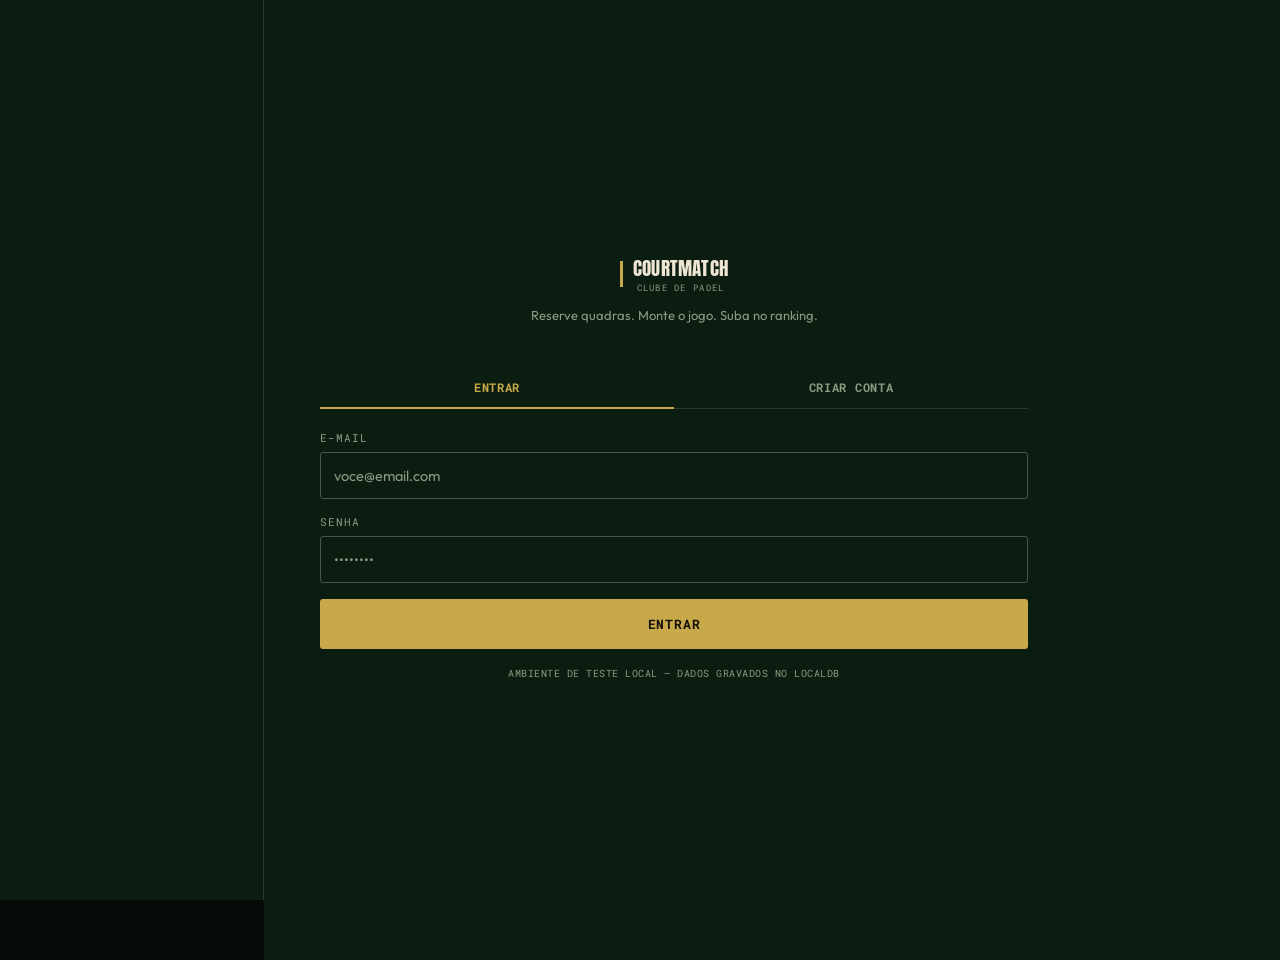
==== frontend/index.html @ 2a39f3b2 "Allow multiple games per booking; identity updates Add frontend prototype (frontend/index.html). Ena" ====
<!DOCTYPE html>
<html lang="pt-br">
<head>
<meta charset="UTF-8">
<meta name="viewport" content="width=device-width, initial-scale=1">
<title>CourtMatch</title>
<link rel="preconnect" href="https://fonts.googleapis.com">
<link rel="preconnect" href="https://fonts.gstatic.com" crossorigin>
<link href="https://fonts.googleapis.com/css2?family=Anton&family=Outfit:wght@400;500;600;700&family=Roboto+Mono:wght@400;500;700&display=swap" rel="stylesheet">
<style>
  :root{
    --bg:#0b1d10;
    --text:#ede6d2;
    --text-dim:#8b9a80;
    --gold:#c8a94a;
    --gold-soft:rgba(200,169,74,0.14);
    --clay:#d0714e;
    --clay-soft:rgba(208,113,78,0.14);
    --line:rgba(237,230,210,0.14);
    --line-strong:rgba(237,230,210,0.28);
    --radius:3px;
  }
  *{box-sizing:border-box;}
  body{
    margin:0;
    background:#050b06;
    color:var(--text);
    font-family:'Outfit',sans-serif;
    display:flex;
    justify-content:center;
    min-height:100vh;
  }
  h1,h2,h3,.display{
    font-family:'Anton',sans-serif;
    font-weight:400;
    letter-spacing:0.01em;
    text-transform:uppercase;
    line-height:1.05;
  }
  .mono{ font-family:'Roboto Mono',monospace; }
  .eyebrow{
    font-family:'Roboto Mono',monospace; font-size:10.5px; color:var(--gold);
    text-transform:uppercase; letter-spacing:0.12em; margin:0 0 6px;
  }
  #shell{ display:flex; justify-content:center; width:100%; min-height:100vh; }
  #sidebar{ display:none; }
  #phone{
    width:430px;
    max-width:100vw;
    min-height:100vh;
    background:var(--bg);
    position:relative;
    display:flex;
    flex-direction:column;
    overflow:hidden;
  }
  @media (min-width:431px){
    body{ padding:24px 0; }
    #phone{ min-height:900px; height:900px; border-radius:6px; box-shadow:0 30px 80px rgba(0,0,0,.6); border:1px solid rgba(237,230,210,0.08); }
  }
  #screen{
    flex:1;
    overflow-y:auto;
    padding:22px 20px 100px;
    -webkit-overflow-scrolling:touch;
  }
  #screen::-webkit-scrollbar{ width:0; }

  @media (min-width:900px){
    body{ padding:0; }
    #shell{ justify-content:stretch; align-items:stretch; }
    #sidebar{
      display:flex; flex-direction:column; width:264px; flex-shrink:0;
      padding:28px 20px; border-right:1px solid var(--line);
      background:var(--bg); position:sticky; top:0; height:100vh;
    }
    #phone{ width:auto; flex:1; max-width:none; height:auto; min-height:100vh; border-radius:0; box-shadow:none; border:none; }
    #screen{ padding:44px 56px 60px; max-width:820px; }
    #nav-slot{ display:none; }
  }

  .sb-nav{ display:flex; flex-direction:column; gap:2px; margin-top:26px; }
  .sb-nav-item{
    display:flex; align-items:center; gap:11px; padding:11px 12px;
    border-left:2px solid transparent; cursor:pointer; background:none; border-top:none; border-right:none; border-bottom:none;
    color:var(--text-dim); font-family:'Roboto Mono',monospace; font-size:12px; text-transform:uppercase; letter-spacing:0.06em;
    text-align:left; width:100%;
  }
  .sb-nav-item svg{ width:16px; height:16px; stroke:currentColor; fill:none; flex-shrink:0; }
  .sb-nav-item.active{ border-left-color:var(--gold); color:var(--gold); background:var(--gold-soft); }
  .sb-section-label{ font-family:'Roboto Mono',monospace; font-size:10px; color:var(--text-dim); text-transform:uppercase; letter-spacing:0.1em; margin-top:8px; }
  .sb-user{
    display:flex; align-items:center; gap:10px; padding:12px; margin-top:auto;
    border-top:1px solid var(--line); cursor:pointer; background:none; border-left:none; border-right:none; border-bottom:none; width:100%; text-align:left;
  }
  .sb-user .info{ flex:1; min-width:0; }
  .sb-user .info .n{ font-weight:700; font-size:12.5px; white-space:nowrap; overflow:hidden; text-overflow:ellipsis; }
  .sb-user .info .t{ font-family:'Roboto Mono',monospace; font-size:9.5px; color:var(--text-dim); text-transform:uppercase; letter-spacing:0.06em; }

  .header-block{ margin-bottom:22px; }
  .header-row{ display:flex; align-items:center; gap:12px; margin-bottom:2px; }
  .header-row h2{ font-size:26px; margin:0; flex:1; }
  .icon-btn{
    width:36px; height:36px; border-radius:var(--radius);
    background:transparent; border:1px solid var(--line);
    display:flex; align-items:center; justify-content:center;
    cursor:pointer; flex-shrink:0;
  }
  .icon-btn:active{ border-color:var(--gold); }
  .icon-btn svg{ width:17px; height:17px; stroke:var(--text); }

  .logo{ display:flex; align-items:center; gap:10px; }
  .logo .bar{ width:3px; height:26px; background:var(--gold); flex-shrink:0; }
  .logo-text span{ display:block; }
  .logo-text .name{ font-family:'Anton',sans-serif; font-size:19px; letter-spacing:0.01em; text-transform:uppercase; }
  .logo-text .tagline{ font-family:'Roboto Mono',monospace; font-size:9px; color:var(--text-dim); letter-spacing:0.14em; text-transform:uppercase; }

  .btn{
    display:flex; align-items:center; justify-content:center; gap:8px;
    width:100%; padding:15px; border-radius:var(--radius); border:1px solid transparent;
    font-family:'Roboto Mono',monospace; font-weight:700; font-size:13px;
    letter-spacing:0.06em; text-transform:uppercase; cursor:pointer;
  }
  .btn-primary{ background:var(--gold); color:#141008; }
  .btn-primary:active{ transform:scale(0.98); }
  .btn-primary:disabled{ opacity:0.4; }
  .btn-ghost{ background:transparent; color:var(--text); border-color:var(--line-strong); }
  .btn-danger{ background:transparent; color:var(--clay); border-color:rgba(208,113,78,0.4); }
  .btn-sm{ padding:11px 14px; font-size:11px; width:auto; }

  .field{ margin-bottom:16px; }
  .field label{ display:block; font-family:'Roboto Mono',monospace; font-size:10.5px; color:var(--text-dim); margin-bottom:7px; text-transform:uppercase; letter-spacing:0.1em; }
  .field input, .field select{
    width:100%; background:transparent; border:1px solid var(--line-strong);
    color:var(--text); padding:13px; border-radius:var(--radius); font-size:14.5px; font-family:'Outfit',sans-serif;
  }
  .field input:focus, .field select:focus{ outline:none; border-color:var(--gold); }
  .field input::placeholder{ color:var(--text-dim); }

  .section{ padding:16px 0; border-top:1px solid var(--line); }
  .section:first-child{ border-top:none; }
  .section-label{ font-family:'Roboto Mono',monospace; font-size:10.5px; color:var(--text-dim); text-transform:uppercase; letter-spacing:0.1em; margin-bottom:12px; }

  .row-item{ display:flex; justify-content:space-between; align-items:center; padding:16px 0; border-bottom:1px solid var(--line); cursor:pointer; }
  .row-item:last-child{ border-bottom:none; }
  .row-item:active{ background:rgba(237,230,210,0.03); }
  .row-item h3{ font-family:'Outfit',sans-serif; font-weight:700; text-transform:none; font-size:16px; margin:0 0 6px; letter-spacing:0; }
  .row-item .meta{ font-family:'Roboto Mono',monospace; font-size:10.5px; color:var(--text-dim); text-transform:uppercase; letter-spacing:0.06em; }

  .tag{
    display:inline-flex; align-items:center; padding:3px 8px; border-radius:var(--radius);
    font-family:'Roboto Mono',monospace; font-size:9.5px; font-weight:700; text-transform:uppercase; letter-spacing:0.08em;
    border:1px solid currentColor;
  }
  .tag-indoor{ color:var(--gold); }
  .tag-outdoor{ color:var(--text-dim); }

  .price-tag{ font-family:'Anton',sans-serif; font-size:19px; color:var(--gold); white-space:nowrap; text-align:right; }
  .price-tag small{ display:block; font-family:'Roboto Mono',monospace; font-size:9.5px; color:var(--text-dim); text-transform:uppercase; font-weight:400; letter-spacing:0.08em; }

  .status-pill{ padding:3px 9px; border-radius:var(--radius); font-family:'Roboto Mono',monospace; font-size:9.5px; font-weight:700; text-transform:uppercase; letter-spacing:0.06em; border:1px solid currentColor; }
  .status-Pending, .status-PendingConfirmation, .status-Invited{ color:var(--text-dim); }
  .status-Confirmed{ color:var(--gold); }
  .status-Cancelled, .status-Declined{ color:var(--clay); }
  .status-InProgress{ color:var(--gold); }
  .status-Completed{ color:var(--text-dim); }

  .chips{ display:flex; flex-wrap:wrap; gap:8px; }
  .chip{
    padding:10px 14px; border-radius:var(--radius); background:transparent; border:1px solid var(--line-strong);
    font-family:'Roboto Mono',monospace; font-size:12.5px; font-weight:500; cursor:pointer; color:var(--text);
  }
  .chip.selected{ background:var(--gold); color:#141008; border-color:var(--gold); font-weight:700; }

  .stepper{ display:flex; align-items:center; gap:10px; }
  .stepper button{
    width:28px; height:28px; border-radius:var(--radius); border:1px solid var(--line-strong);
    background:transparent; color:var(--text); font-size:15px; font-weight:700; cursor:pointer;
  }
  .stepper button:active{ border-color:var(--gold); color:var(--gold); }
  .stepper .qty{ min-width:16px; text-align:center; font-family:'Roboto Mono',monospace; font-weight:700; }

  .equip-row{ display:flex; justify-content:space-between; align-items:center; padding:13px 0; border-bottom:1px solid var(--line); }
  .equip-row:last-child{ border-bottom:none; }
  .equip-row .name{ font-weight:600; font-size:14px; }
  .equip-row .sub{ font-family:'Roboto Mono',monospace; font-size:10px; color:var(--text-dim); text-transform:uppercase; letter-spacing:0.05em; margin-top:3px; }

  .summary-row{ display:flex; justify-content:space-between; font-size:13px; color:var(--text-dim); padding:6px 0; }
  .summary-row.total{ color:var(--gold); font-family:'Anton',sans-serif; font-size:18px; padding-top:14px; margin-top:6px; border-top:2px solid var(--gold); }

  .tile{
    display:flex; align-items:center; gap:12px; padding:14px; border:1px solid var(--gold); border-radius:var(--radius);
    cursor:pointer; margin-bottom:10px; background:transparent;
  }
  .tile:active{ background:var(--gold-soft); }
  .tile .icon-wrap{ width:34px; height:34px; border:1px solid var(--gold); border-radius:var(--radius); display:flex; align-items:center; justify-content:center; flex-shrink:0; }
  .tile .icon-wrap svg{ width:17px; height:17px; stroke:var(--gold); }
  .tile .label{ font-family:'Anton',sans-serif; font-size:14px; letter-spacing:0.02em; }
  .tile .sub{ font-family:'Roboto Mono',monospace; font-size:10px; color:var(--text-dim); text-transform:uppercase; letter-spacing:0.05em; margin-top:2px; }

  .bottom-nav{
    position:absolute; bottom:0; left:0; right:0;
    display:flex; background:rgba(5,11,6,0.94); backdrop-filter:blur(12px);
    border-top:1px solid var(--line); padding:10px 8px calc(10px + env(safe-area-inset-bottom));
  }
  .nav-item{
    flex:1; display:flex; flex-direction:column; align-items:center; gap:5px;
    background:none; border:none; border-top:2px solid transparent; color:var(--text-dim); cursor:pointer; padding:6px;
  }
  .nav-item svg{ width:19px; height:19px; stroke:currentColor; fill:none; }
  .nav-item span{ font-family:'Roboto Mono',monospace; font-size:9px; font-weight:700; text-transform:uppercase; letter-spacing:0.06em; }
  .nav-item.active{ color:var(--gold); border-top-color:var(--gold); }

  .empty{ text-align:center; padding:60px 20px; color:var(--text-dim); }
  .empty svg{ width:36px; height:36px; stroke:var(--text-dim); margin-bottom:14px; }
  .empty p{ font-size:13px; margin:0; }

  .toast-wrap{ position:absolute; top:16px; left:16px; right:16px; z-index:50; display:flex; flex-direction:column; gap:8px; }
  .toast{
    padding:12px 16px; border-radius:var(--radius); font-family:'Roboto Mono',monospace; font-size:12px; font-weight:500;
    background:#0b1d10; border:1px solid var(--line-strong); box-shadow:0 8px 24px rgba(0,0,0,.5);
    animation:slidein .2s ease;
  }
  .toast.error{ border-color:var(--clay); color:#f0a98d; }
  .toast.ok{ border-color:var(--gold); color:var(--gold); }
  @keyframes slidein{ from{ opacity:0; transform:translateY(-8px);} to{ opacity:1; transform:translateY(0);} }

  .tabs{ display:flex; gap:0; border-bottom:1px solid var(--line); margin-bottom:22px; }
  .tab{ flex:1; text-align:center; padding:12px; font-family:'Roboto Mono',monospace; font-size:12px; font-weight:700; text-transform:uppercase; letter-spacing:0.06em; cursor:pointer; color:var(--text-dim); border-bottom:2px solid transparent; margin-bottom:-1px; }
  .tab.active{ color:var(--gold); border-bottom-color:var(--gold); }

  .avatar{ width:36px; height:36px; border-radius:var(--radius); background:var(--gold); display:flex; align-items:center; justify-content:center; font-family:'Anton',sans-serif; font-size:14px; color:#141008; }

  .rank-row{ display:flex; align-items:center; gap:14px; padding:13px 0; border-bottom:1px solid var(--line); }
  .rank-row:last-child{ border-bottom:none; }
  .rank-num{ width:22px; font-family:'Anton',sans-serif; font-size:15px; color:var(--text-dim); text-align:center; flex-shrink:0; }
  .rank-num.top1{ color:var(--gold); }
  .rank-info{ flex:1; min-width:0; }
  .rank-uid{ font-size:12.5px; font-weight:600; overflow:hidden; text-overflow:ellipsis; white-space:nowrap; }
  .rank-sub{ font-family:'Roboto Mono',monospace; font-size:10px; color:var(--text-dim); text-transform:uppercase; letter-spacing:0.05em; margin-top:2px; }
  .rank-pts{ font-family:'Anton',sans-serif; font-size:17px; color:var(--gold); }

  .set-row{ display:flex; align-items:center; gap:8px; margin-bottom:8px; }
  .set-row input{ width:100%; text-align:center; }
  .set-row span{ font-family:'Roboto Mono',monospace; color:var(--text-dim); font-size:11px; }

  .loader{ display:flex; justify-content:center; padding:40px; }
  .loader .dot{ width:6px; height:6px; background:var(--gold); margin:0 3px; animation:bounce 1s infinite; display:inline-block; }
  .loader .dot:nth-child(2){ animation-delay:.15s; }
  .loader .dot:nth-child(3){ animation-delay:.3s; }
  @keyframes bounce{ 0%,80%,100%{ transform:translateY(0);} 40%{ transform:translateY(-6px);} }

  a{ color:var(--gold); }
</style>
</head>
<body>
<div id="shell">
  <aside id="sidebar"></aside>
  <div id="phone">
    <div id="toast-wrap" class="toast-wrap"></div>
    <div id="screen"></div>
    <div id="nav-slot"></div>
  </div>
</div>

<script>
const API = {
  booking:  "http://localhost:5058",
  catalog:  "http://localhost:5103",
  game:     "http://localhost:5021",
  identity: "http://localhost:5257",
};

const store = {
  get(k){ try{ return localStorage.getItem(k); } catch(e){ return null; } },
  set(k,v){ try{ localStorage.setItem(k,v); } catch(e){} },
  remove(k){ try{ localStorage.removeItem(k); } catch(e){} },
};

const S = {
  token: store.get('cm_token') || null,
  userId: store.get('cm_userId') || null,
  email: store.get('cm_email') || null,
  fullName: store.get('cm_fullName') || '',
  view: null,
  authMode: 'login',
  courts: [], equipments: [], timeslots: [],
  court: null,
  date: '', slot: null,
  equipQty: {},
  bookings: [],
  booking: null,
  bookingGames: [],
  game: null,
  ranking: [],
  gameHistory: [],
  userNames: {},
  inviteTeam: 1,
  sets: [{ setNumber: 1, teamOneGames: 0, teamTwoGames: 0 }],
};

function icon(name){
  const paths = {
    back: '<path d="M15 18l-6-6 6-6"/>',
    logout: '<path d="M9 21H5a2 2 0 01-2-2V5a2 2 0 012-2h4"/><path d="M16 17l5-5-5-5"/><path d="M21 12H9"/>',
    home: '<path d="M3 9l9-7 9 7"/><path d="M9 22V12h6v10"/><path d="M4 22h16"/>',
    calendar: '<rect x="3" y="4" width="18" height="18" rx="1"/><path d="M16 2v4M8 2v4M3 10h18"/>',
    trophy: '<path d="M8 21h8M12 17v4M7 4h10v5a5 5 0 01-10 0V4z"/><path d="M7 5H4a1 1 0 00-1 1v1a4 4 0 004 4M17 5h3a1 1 0 011 1v1a4 4 0 01-4 4"/>',
    racket: '<circle cx="12" cy="8" r="5"/><path d="M12 13v8M9 21h6"/>',
    plus: '<path d="M12 5v14M5 12h14"/>',
    user: '<circle cx="12" cy="8" r="4"/><path d="M4 21c0-4 4-6 8-6s8 2 8 6"/>',
  };
  return `<svg viewBox="0 0 24 24" fill="none" stroke-width="2" stroke-linecap="round" stroke-linejoin="round">${paths[name]||''}</svg>`;
}

function toast(msg, type='ok'){
  const wrap = document.getElementById('toast-wrap');
  const el = document.createElement('div');
  el.className = 'toast ' + type;
  el.textContent = msg;
  wrap.appendChild(el);
  setTimeout(()=>{ el.remove(); }, 3200);
}

function decodeJwt(token){
  try{
    const payload = token.split('.')[1];
    const json = decodeURIComponent(atob(payload.replace(/-/g,'+').replace(/_/g,'/')).split('').map(c =>
      '%' + ('00' + c.charCodeAt(0).toString(16)).slice(-2)).join(''));
    return JSON.parse(json);
  } catch(e){ return null; }
}

async function api(base, path, { method='GET', body, auth=true } = {}){
  const headers = { 'Content-Type': 'application/json' };
  if (auth && S.token) headers['Authorization'] = 'Bearer ' + S.token;
  let res;
  try{
    res = await fetch(base + path, { method, headers, body: body ? JSON.stringify(body) : undefined, mode: 'cors' });
  } catch(e){
    toast('Não foi possível conectar em ' + base + ' — a API está rodando?', 'error');
    throw e;
  }
  const text = await res.text();
  let data = null;
  try{ data = text ? JSON.parse(text) : null; } catch(e){ data = text; }
  if (!res.ok){
    const msg = (data && (data.message || (Array.isArray(data) ? data.map(d=>d.description).join(', ') : JSON.stringify(data)))) || res.statusText;
    toast(msg, 'error');
    throw new Error(msg);
  }
  return data;
}

function fmtMoney(v){ return 'R$ ' + Number(v).toFixed(2).replace('.', ','); }
function fmtDate(iso){
  const d = new Date(iso);
  return d.toLocaleDateString('pt-BR', { day:'2-digit', month:'short' }) + ' · ' +
    d.toLocaleTimeString('pt-BR', { hour:'2-digit', minute:'2-digit' });
}
function fmtTimeSpan(ts){ return (ts||'').slice(0,5); }

function go(view){ S.view = view; render(); }

function logout(){
  S.token = null; S.userId = null; S.email = null; S.fullName = '';
  store.remove('cm_token'); store.remove('cm_userId'); store.remove('cm_email'); store.remove('cm_fullName');
  go('auth');
}

function displayName(){ return S.fullName || S.email || '?'; }

async function resolveUserNames(ids){
  const missing = [...new Set(ids)].filter(id => id && id !== S.userId && !S.userNames[id]);
  if (!missing.length) return;
  try{
    const res = await fetch(API.identity + '/api/auth/users/by-ids?ids=' + encodeURIComponent(missing.join(',')));
    if (!res.ok) return;
    const users = await res.json();
    users.forEach(u => { S.userNames[u.id] = u.fullName || u.email; });
  } catch(e){}
}

function nameFor(userId){
  if (userId === S.userId) return 'Você';
  return S.userNames[userId] || userId;
}

function logoBlock(){
  return `<div class="logo"><div class="bar"></div><div class="logo-text"><span class="name">CourtMatch</span><span class="tagline">Clube de Padel</span></div></div>`;
}

// ---------- AUTH ----------
function screenAuth(){
  const isLogin = S.authMode === 'login';
  return `
    <div style="display:flex;flex-direction:column;justify-content:center;min-height:calc(100vh - 44px);">
      <div style="text-align:center;margin-bottom:44px;">
        <div style="display:flex;justify-content:center;margin-bottom:14px;">${logoBlock()}</div>
        <p style="color:var(--text-dim);font-size:13px;margin:0;">Reserve quadras. Monte o jogo. Suba no ranking.</p>
      </div>

      <div class="tabs">
        <div class="tab ${isLogin?'active':''}" onclick="S.authMode='login';render()">Entrar</div>
        <div class="tab ${!isLogin?'active':''}" onclick="S.authMode='register';render()">Criar conta</div>
      </div>

      ${!isLogin ? `<div class="field"><label>Nome completo</label><input id="in-name" type="text" placeholder="Seu nome"></div>` : ''}
      <div class="field"><label>E-mail</label><input id="in-email" type="email" placeholder="voce@email.com" value=""></div>
      <div class="field"><label>Senha</label><input id="in-pass" type="password" placeholder="••••••••"></div>
      <button class="btn btn-primary" onclick="submitAuth()">${isLogin?'Entrar':'Criar conta e entrar'}</button>
      <p class="mono" style="text-align:center;font-size:10px;color:var(--text-dim);margin-top:18px;text-transform:uppercase;letter-spacing:0.05em;">
        Ambiente de teste local — dados gravados no LocalDB
      </p>
    </div>`;
}

async function submitAuth(){
  const email = document.getElementById('in-email').value.trim();
  const password = document.getElementById('in-pass').value;
  const nameEl = document.getElementById('in-name');
  const fullName = nameEl ? nameEl.value.trim() : '';
  if (!email || !password){ toast('Preencha e-mail e senha', 'error'); return; }
  if (S.authMode === 'register' && !fullName){ toast('Informe seu nome', 'error'); return; }

  try{
    if (S.authMode === 'register'){
      await api(API.identity, '/api/auth/register', { method:'POST', auth:false, body:{ fullName, email, password } });
      toast('Conta criada! Entrando...', 'ok');
    }
    const res = await api(API.identity, '/api/auth/login', { method:'POST', auth:false, body:{ email, password } });
    S.token = res.token;
    const claims = decodeJwt(res.token) || {};
    S.userId = claims.nameid || claims.sub;
    S.email = email;
    S.fullName = claims.name || '';
    store.set('cm_token', S.token);
    store.set('cm_userId', S.userId);
    store.set('cm_email', S.email);
    store.set('cm_fullName', S.fullName);
    await loadCatalog();
    go('home');
  } catch(e){ /* toast already shown */ }
}

// ---------- HOME ----------
async function loadCatalog(){
  const [courts, equipments, timeslots] = await Promise.all([
    api(API.catalog, '/api/courts'),
    api(API.catalog, '/api/equipments'),
    api(API.catalog, '/api/timeslots'),
  ]);
  S.courts = courts || []; S.equipments = equipments || []; S.timeslots = timeslots || [];
}

function screenHome(){
  if (!S.date) S.date = new Date().toISOString().slice(0,10);
  const duration = S.slot ? slotDuration(S.slot) : 1;

  const slotChips = S.timeslots.length ? `<div class="chips">${S.timeslots.map(t => `
      <div class="chip ${S.slot && S.slot.id===t.id ? 'selected':''}" onclick="pickSlot('${t.id}')">${fmtTimeSpan(t.startTime)}–${fmtTimeSpan(t.endTime)}</div>
    `).join('')}</div>` : `<p class="mono" style="color:var(--text-dim);font-size:11px;">Nenhum horário cadastrado no clube ainda.</p>`;

  const list = S.courts.length ? S.courts.map(c => `
    <div class="row-item" onclick="openCourt('${c.id}')">
      <div>
        <h3>${c.name}</h3>
        <span class="tag ${c.isIndoor?'tag-indoor':'tag-outdoor'}">${c.isIndoor?'Indoor':'Outdoor'}</span>
      </div>
      <div style="display:flex;align-items:center;gap:16px;">
        <div class="price-tag">${fmtMoney(c.pricePerHour*duration)}<small>${duration}h · ${fmtMoney(c.pricePerHour)}/h</small></div>
        <button class="btn btn-primary btn-sm" onclick="event.stopPropagation();openCourt('${c.id}')">Reservar</button>
      </div>
    </div>`).join('') : emptyState('calendar', 'Nenhuma quadra cadastrada ainda.');

  return `
    <div class="header-row" style="margin-bottom:26px;">
      ${logoBlock()}
      <button class="avatar" style="border:none;cursor:pointer;" onclick="navTo('profile')">${displayName()[0].toUpperCase()}</button>
    </div>
    <div class="eyebrow">Campos · ${new Date(S.date+'T00:00:00').toLocaleDateString('pt-BR',{day:'2-digit',month:'short',year:'numeric'})}</div>
    <h2 style="font-size:24px;margin:0 0 20px;">Pesquisar campo</h2>

    <div class="field"><label>Data</label><input type="date" value="${S.date}" onchange="S.date=this.value;render()"></div>
    <div class="field"><label>Horário</label>${slotChips}</div>

    <div class="section">
      <div class="section-label">Campos disponíveis</div>
      ${list}
    </div>
  `;
}

async function openCourt(id){
  S.court = S.courts.find(c => c.id === id);
  S.equipQty = {};
  go('court');
}

// ---------- COURT / BOOKING ----------
function slotDuration(slot){
  const [h1,m1] = slot.startTime.split(':').map(Number);
  const [h2,m2] = slot.endTime.split(':').map(Number);
  return ((h2*60+m2) - (h1*60+m1)) / 60;
}

function equipTotal(){
  return Object.entries(S.equipQty).reduce((sum,[id,qty]) => {
    const e = S.equipments.find(x => x.id === id);
    return sum + (e ? e.rentalPrice * qty : 0);
  }, 0);
}

function screenCourt(){
  const c = S.court;
  const duration = S.slot ? slotDuration(S.slot) : 1;
  const courtPrice = c.pricePerHour * duration;
  const total = courtPrice + equipTotal();

  const slotChips = S.timeslots.length ? `<div class="chips">${S.timeslots.map(t => `
      <div class="chip ${S.slot && S.slot.id===t.id ? 'selected':''}" onclick="pickSlot('${t.id}')">${fmtTimeSpan(t.startTime)}–${fmtTimeSpan(t.endTime)}</div>
    `).join('')}</div>` : `<p class="mono" style="color:var(--text-dim);font-size:11.5px;">Nenhum horário cadastrado — usando 1h a partir das 18:00.</p>`;

  const equipRows = S.equipments.length ? S.equipments.map(e => `
      <div class="equip-row">
        <div>
          <div class="name">${e.name}</div>
          <div class="sub">${fmtMoney(e.rentalPrice)} · estoque ${e.stock}</div>
        </div>
        <div class="stepper">
          <button onclick="stepEquip('${e.id}',-1)">−</button>
          <span class="qty">${S.equipQty[e.id]||0}</span>
          <button onclick="stepEquip('${e.id}',1)">+</button>
        </div>
      </div>`).join('') : `<p class="mono" style="color:var(--text-dim);font-size:11.5px;">Nenhum equipamento cadastrado.</p>`;

  return `
    <div class="header-row">
      <div class="icon-btn" onclick="go('home')">${icon('back')}</div>
      <div class="eyebrow" style="margin:0;">Detalhes do campo</div>
    </div>
    <h2 style="font-size:26px;margin:0 0 8px;">${c.name}</h2>
    <span class="tag ${c.isIndoor?'tag-indoor':'tag-outdoor'}">${c.isIndoor?'Indoor':'Outdoor'}</span>

    <div class="field" style="margin-top:22px;">
      <label>Data</label>
      <input type="date" value="${S.date}" onchange="S.date=this.value">
    </div>

    <div class="field">
      <label>Horário</label>
      ${slotChips}
    </div>

    <div class="section">
      <div class="section-label">Equipamentos (opcional)</div>
      ${equipRows}
    </div>

    <div class="section">
      <div class="summary-row"><span>Quadra (${duration}h × ${fmtMoney(c.pricePerHour)})</span><span>${fmtMoney(courtPrice)}</span></div>
      <div class="summary-row"><span>Equipamentos</span><span>${fmtMoney(equipTotal())}</span></div>
      <div class="summary-row total"><span>Total</span><span>${fmtMoney(total)}</span></div>
    </div>

    <button class="btn btn-primary" style="margin-top:8px;" onclick="submitBooking()">Reservar quadra</button>
  `;
}

function pickSlot(id){ S.slot = S.timeslots.find(t => t.id === id); render(); }
function stepEquip(id, delta){
  const cur = S.equipQty[id] || 0;
  const next = Math.max(0, cur + delta);
  if (next === 0) delete S.equipQty[id]; else S.equipQty[id] = next;
  render();
}

async function submitBooking(){
  const c = S.court;
  const duration = S.slot ? slotDuration(S.slot) : 1;
  const startStr = S.slot ? S.slot.startTime : '18:00:00';
  const endStr = S.slot ? S.slot.endTime : '19:00:00';
  const startTime = `${S.date}T${startStr}`;
  const endTime = `${S.date}T${endStr}`;
  const courtPrice = c.pricePerHour * duration;
  const total = courtPrice + equipTotal();

  try{
    const created = await api(API.booking, '/api/bookings', { method:'POST', body:{
      courtId: c.id, hostPlayerId: S.userId, startTime, endTime, courtPrice, totalPrice: total
    }});

    for (const [equipId, qty] of Object.entries(S.equipQty)){
      const e = S.equipments.find(x => x.id === equipId);
      await api(API.booking, `/api/bookings/${created.id}/equipments`, { method:'POST', body:{
        equipmentId: equipId, quantity: qty, unitPrice: e.rentalPrice
      }});
    }

    toast('Reserva criada!', 'ok');
    await openBookingDetail(created.id);
  } catch(e){ /* toast already shown */ }
}

// ---------- MY BOOKINGS ----------
async function loadMyBookings(){
  const all = await api(API.booking, '/api/bookings?startDate=2020-01-01T00:00:00&endDate=2035-01-01T00:00:00');
  S.bookings = (all||[]).filter(b => b.hostPlayerId?.toLowerCase() === S.userId?.toLowerCase())
    .sort((a,b) => new Date(b.startTime) - new Date(a.startTime));
}

function screenMyBookings(){
  const list = S.bookings.length ? S.bookings.map(b => {
    const court = S.courts.find(c => c.id === b.courtId);
    return `
      <div class="row-item" onclick="openBookingDetail('${b.id}')">
        <div>
          <h3>${court ? court.name : 'Quadra'}</h3>
          <div class="meta">${fmtDate(b.startTime)}</div>
        </div>
        <span class="status-pill status-${b.status}">${b.status}</span>
      </div>`;
  }).join('') : emptyState('calendar', 'Você ainda não tem reservas.');

  return `
    <div class="eyebrow">Programação</div>
    <h2 style="font-size:24px;margin:0 0 22px;">Minhas reservas</h2>
    ${list}
  `;
}

async function getGamesForBooking(bookingId){
  try{
    const res = await fetch(API.game + '/api/games/by-booking/' + bookingId, {
      headers: S.token ? { 'Authorization': 'Bearer ' + S.token } : {}
    });
    if (!res.ok) return [];
    return await res.json();
  } catch(e){ return []; }
}

async function openBookingDetail(id){
  S.booking = await api(API.booking, `/api/bookings/${id}`);
  S.bookingGames = S.booking.status === 'Confirmed' ? await getGamesForBooking(id) : [];
  go('booking');
}

async function openGame(id){
  S.game = S.bookingGames.find(g => g.id === id);
  await resolveUserNames(S.game.participants.map(p => p.userId));
  go('game');
}

function screenBookingDetail(){
  const b = S.booking;
  const court = S.courts.find(c => c.id === b.courtId);
  const equipRows = b.bookingEquipments && b.bookingEquipments.length ? b.bookingEquipments.map(be => {
    const e = S.equipments.find(x => x.id === be.equipmentId);
    return `<div class="equip-row"><div class="name">${e?e.name:'Equipamento'} ×${be.quantity}</div><div class="mono">${fmtMoney(be.totalPrice)}</div></div>`;
  }).join('') : '';

  return `
    <div class="header-row">
      <div class="icon-btn" onclick="go('mybookings')">${icon('back')}</div>
      <div class="eyebrow" style="margin:0;flex:1;">Gestão da reserva</div>
      <span class="status-pill status-${b.status}">${b.status}</span>
    </div>
    <h2 style="font-size:26px;margin:0 0 4px;">${court ? court.name : 'Reserva'}</h2>
    ${court ? `<span class="tag ${court.isIndoor?'tag-indoor':'tag-outdoor'}">${court.isIndoor?'Indoor':'Outdoor'}</span>` : ''}

    <div class="section" style="margin-top:18px;">
      <div class="summary-row"><span>Data</span><span>${fmtDate(b.startTime)}</span></div>
      <div class="summary-row"><span>Até</span><span>${fmtDate(b.endTime)}</span></div>
      <div class="summary-row"><span>Preço da quadra</span><span>${fmtMoney(b.courtPrice)}</span></div>
      ${equipRows}
      <div class="summary-row total"><span>Total pago</span><span>${fmtMoney(b.totalPrice)}</span></div>
    </div>

    <div style="margin-top:18px;">
      ${b.status === 'Pending' ? `
        <button class="btn btn-primary" onclick="bookingAction('confirm')">Confirmar reserva</button>
        <div style="height:10px;"></div>
        <button class="btn btn-danger" onclick="bookingAction('cancel')">Cancelar reserva</button>
      ` : ''}
      ${b.status === 'Confirmed' ? `
        ${S.bookingGames.length ? `<div class="section-label" style="margin-top:6px;">Jogos desta reserva</div>` : ''}
        ${S.bookingGames.map(g => `
          <div class="tile" onclick="openGame('${g.id}')">
            <div class="icon-wrap">${icon('trophy')}</div>
            <div><div class="label">Jogo · ${fmtDate(g.scheduledAt)}</div><div class="sub">${g.status}</div></div>
          </div>
        `).join('')}
        <div class="tile" onclick="createGameFromBooking()">
          <div class="icon-wrap">${icon('plus')}</div>
          <div><div class="label">Criar novo jogo</div><div class="sub">Organizar partida</div></div>
        </div>
      ` : ''}
    </div>
  `;
}

async function bookingAction(action){
  try{
    S.booking = await api(API.booking, `/api/bookings/${S.booking.id}/${action}`, { method:'PATCH' });
    toast(action === 'confirm' ? 'Reserva confirmada!' : 'Reserva cancelada.', 'ok');
    render();
  } catch(e){}
}

async function createGameFromBooking(){
  const b = S.booking;
  try{
    S.game = await api(API.game, '/api/games', { method:'POST', body:{
      bookingId: b.id, facilityId: b.courtId, scheduledAt: b.startTime,
      participants: [{ userId: S.userId, teamNumber: 1 }]
    }});
    S.bookingGames.push(S.game);
    toast('Jogo criado!', 'ok');
    go('game');
  } catch(e){}
}

// ---------- GAME ----------
function screenGame(){
  const g = S.game;
  const teams = [1,2].map(team => {
    const players = g.participants.filter(p => p.teamNumber === team);
    return `
      <div class="section">
        <div class="section-label">Equipa ${team === 1 ? 'A' : 'B'}</div>
        ${players.length ? players.map(p => `
          <div class="equip-row">
            <div class="name" style="font-size:12.5px;">${nameFor(p.userId)}</div>
            <div style="display:flex;align-items:center;gap:8px;">
              <span class="status-pill status-${p.status}">${p.status}</span>
              ${p.userId === S.userId && p.status === 'Invited' ? `
                <button class="btn btn-sm btn-primary" onclick="respondInvite(true)">Aceitar</button>
              ` : ''}
            </div>
          </div>`).join('') : `<div class="mono" style="color:var(--text-dim);font-size:11.5px;">Ninguém ainda</div>`}
      </div>`;
  }).join('');

  const setsRows = g.sets && g.sets.length ? g.sets.map(s => `
    <div class="summary-row"><span>Set ${s.setNumber}</span><span>${s.teamOneGames} – ${s.teamTwoGames}</span></div>
  `).join('') : '';

  return `
    <div class="header-row">
      <div class="icon-btn" onclick="go('booking')">${icon('back')}</div>
      <div class="eyebrow" style="margin:0;flex:1;">Partida</div>
      <span class="status-pill status-${g.status}">${g.status}</span>
    </div>
    <h2 style="font-size:26px;margin:0 0 6px;">Jogo</h2>

    ${teams}

    ${g.status !== 'Completed' && g.status !== 'Cancelled' ? `
      <div class="section">
        <div class="section-label">Convidar jogador</div>
        <div class="field" style="margin-bottom:10px;">
          <label>Buscar por nome ou e-mail</label>
          <input type="text" placeholder="Digite para buscar..." oninput="onInviteSearchInput(this.value)">
        </div>
        <div class="field" style="margin-bottom:10px;">
          <label>Selecionar jogador</label>
          <select id="invite-user-select"><option value="">Digite acima para buscar...</option></select>
        </div>
        <div class="chips" style="margin-bottom:14px;">
          <div class="chip ${S.inviteTeam===1?'selected':''}" onclick="S.inviteTeam=1;render()">Equipa A</div>
          <div class="chip ${S.inviteTeam===2?'selected':''}" onclick="S.inviteTeam=2;render()">Equipa B</div>
        </div>
        <button class="btn btn-ghost" onclick="invitePlayer()">Enviar convite</button>
      </div>
    ` : ''}

    ${setsRows ? `<div class="section"><div class="section-label">Placar</div>${setsRows}</div>` : ''}

    ${g.status !== 'Completed' && g.status !== 'Cancelled' ? `
      <div class="section">
        <div class="section-label">Registrar resultado</div>
        ${S.sets.map((s,i) => `
          <div class="set-row">
            <span style="width:40px;">Set ${s.setNumber}</span>
            <input type="number" min="0" value="${s.teamOneGames}" onchange="S.sets[${i}].teamOneGames=+this.value">
            <span>×</span>
            <input type="number" min="0" value="${s.teamTwoGames}" onchange="S.sets[${i}].teamTwoGames=+this.value">
          </div>
        `).join('')}
        <div style="display:flex;gap:8px;margin-top:8px;">
          <button class="btn btn-ghost btn-sm" onclick="addSet()">+ Set</button>
          <button class="btn btn-primary btn-sm" style="flex:1;" onclick="registerResult()">Salvar resultado</button>
        </div>
      </div>
    ` : ''}
  `;
}

let inviteSearchTimer = null;
function onInviteSearchInput(term){
  clearTimeout(inviteSearchTimer);
  inviteSearchTimer = setTimeout(() => doInviteSearch(term), 300);
}

async function doInviteSearch(term){
  const selectEl = document.getElementById('invite-user-select');
  if (!selectEl) return;
  term = (term || '').trim();
  if (!term){ selectEl.innerHTML = '<option value="">Digite acima para buscar...</option>'; return; }
  selectEl.innerHTML = '<option value="">Buscando...</option>';
  try{
    const res = await fetch(API.identity + '/api/auth/users?search=' + encodeURIComponent(term) + '&limit=15');
    const users = res.ok ? await res.json() : [];
    const filtered = users.filter(u => u.id !== S.userId);
    selectEl.innerHTML = filtered.length
      ? filtered.map(u => `<option value="${u.id}">${u.fullName || u.email}${u.fullName ? ' — ' + u.email : ''}</option>`).join('')
      : '<option value="">Nenhum jogador encontrado</option>';
  } catch(e){
    selectEl.innerHTML = '<option value="">Erro ao buscar</option>';
  }
}

async function invitePlayer(){
  const userId = document.getElementById('invite-user-select').value;
  if (!userId){ toast('Busque e selecione um jogador', 'error'); return; }
  try{
    S.game = await api(API.game, `/api/games/${S.game.id}/invite`, { method:'POST', body:{ userId, teamNumber: S.inviteTeam } });
    await resolveUserNames([userId]);
    toast('Convite enviado!', 'ok');
    render();
  } catch(e){}
}

async function respondInvite(confirm){
  try{
    const action = confirm ? 'confirm' : 'decline';
    S.game = await api(API.game, `/api/games/${S.game.id}/players/${S.userId}/${action}`, { method:'POST' });
    toast(confirm ? 'Participação confirmada!' : 'Convite recusado.', 'ok');
    render();
  } catch(e){}
}

function addSet(){
  S.sets.push({ setNumber: S.sets.length + 1, teamOneGames: 0, teamTwoGames: 0 });
  render();
}

async function registerResult(){
  try{
    S.game = await api(API.game, `/api/games/${S.game.id}/result`, { method:'POST', body:{ sets: S.sets } });
    toast('Resultado registrado!', 'ok');
    S.sets = [{ setNumber: 1, teamOneGames: 0, teamTwoGames: 0 }];
    render();
  } catch(e){}
}

// ---------- RANKING ----------
async function loadRanking(){
  S.ranking = await api(API.game, '/api/ranking?top=20');
  await resolveUserNames(S.ranking.map(r => r.userId));
}

function screenRanking(){
  const rows = S.ranking.length ? S.ranking.map((r,i) => `
    <div class="rank-row">
      <div class="rank-num ${i===0?'top1':''}">${i+1}</div>
      <div class="rank-info">
        <div class="rank-uid">${nameFor(r.userId)}</div>
        <div class="rank-sub">${r.gamesWon}V ${r.gamesPlayed - r.gamesWon}D · ${Math.round(r.winRate)}% vit.</div>
      </div>
      <div class="rank-pts">${r.rankingPoints}</div>
    </div>
  `).join('') : emptyState('trophy', 'Ninguém no ranking ainda — complete um jogo para aparecer aqui.');

  return `
    <div class="eyebrow">Clube</div>
    <h2 style="font-size:24px;margin:0 0 22px;">Ranking</h2>
    ${rows}
  `;
}

// ---------- PROFILE ----------
async function loadProfile(){
  const [history] = await Promise.all([
    api(API.game, `/api/games/history/${S.userId}`),
    loadRanking(),
  ]);
  S.gameHistory = (history || []).slice().sort((a,b) => new Date(b.scheduledAt) - new Date(a.scheduledAt));
}

function setBalance(g, myTeam){
  let won=0, lost=0;
  (g.sets||[]).forEach(s => {
    const mine = myTeam===1 ? s.teamOneGames : s.teamTwoGames;
    const theirs = myTeam===1 ? s.teamTwoGames : s.teamOneGames;
    if (mine>theirs) won++; else if (theirs>mine) lost++;
  });
  return [won,lost];
}

function screenProfile(){
  const completed = S.gameHistory.filter(g => g.status === 'Completed');
  const wins = completed.filter(g => {
    const me = g.participants.find(p => p.userId === S.userId);
    return me && me.teamNumber === g.winningTeam;
  }).length;
  const played = completed.length;
  const winRate = played ? Math.round(wins/played*100) : 0;
  const rankPos = S.ranking.findIndex(r => r.userId === S.userId);

  const activity = S.gameHistory.length ? S.gameHistory.slice(0,8).map(g => {
    const court = S.courts.find(c => c.id === g.facilityId);
    const me = g.participants.find(p => p.userId === S.userId);
    const isCompleted = g.status === 'Completed';
    const won = isCompleted && me && me.teamNumber === g.winningTeam;
    const [sw, sl] = me ? setBalance(g, me.teamNumber) : [0,0];
    return `
      <div class="row-item" style="cursor:default;" onclick="event.stopPropagation()">
        <div>
          <h3>${court ? court.name : 'Jogo'}</h3>
          <div class="meta">${new Date(g.scheduledAt).toLocaleDateString('pt-BR',{day:'2-digit',month:'short'})}</div>
        </div>
        <div style="text-align:right;">
          ${isCompleted ? `<div class="price-tag" style="color:${won?'var(--gold)':'var(--clay)'}">${sw} – ${sl}</div>` : ''}
          <span class="status-pill status-${g.status}">${isCompleted ? (won?'Vitória':'Derrota') : g.status}</span>
        </div>
      </div>`;
  }).join('') : emptyState('trophy', 'Nenhum jogo disputado ainda.');

  return `
    <div class="eyebrow">Membro · Nº ${S.userId ? S.userId.slice(0,4).toUpperCase() : '----'}</div>
    <h2 style="font-size:24px;margin:0 0 22px;">Perfil</h2>

    <div class="section" style="border-top:2px solid var(--gold);padding-top:18px;">
      <div style="display:flex;align-items:center;gap:14px;margin-bottom:18px;">
        <div class="avatar" style="width:52px;height:52px;font-size:20px;">${displayName()[0].toUpperCase()}</div>
        <div style="min-width:0;">
          <h3 style="font-family:'Anton',sans-serif;text-transform:uppercase;font-size:16px;margin:0 0 3px;white-space:nowrap;overflow:hidden;text-overflow:ellipsis;">${displayName()}</h3>
          <div class="meta" style="margin-bottom:4px;">${S.email||''}</div>
          <div class="meta">${rankPos >= 0 ? `#${rankPos+1} no ranking` : 'Sem posição no ranking'}</div>
        </div>
      </div>
      <div style="display:flex;gap:24px;">
        <div><div class="price-tag" style="text-align:left;">${played}</div><div class="meta">Partidas</div></div>
        <div><div class="price-tag" style="text-align:left;">${wins}</div><div class="meta">Vitórias</div></div>
        <div><div class="price-tag" style="text-align:left;">${winRate}%</div><div class="meta">Taxa de vitória</div></div>
      </div>
    </div>

    <div class="section">
      <div class="section-label">Atividade recente</div>
      ${activity}
    </div>

    <button class="btn btn-danger" style="margin-top:8px;" onclick="logout()">Terminar sessão</button>
  `;
}

// ---------- SHELL ----------
function emptyState(iconName, text){
  return `<div class="empty">${icon(iconName)}<p>${text}</p></div>`;
}

const navItems = [
  { v:'home', i:'home', l:'Início' },
  { v:'mybookings', i:'calendar', l:'Reservas' },
  { v:'ranking', i:'trophy', l:'Ranking' },
  { v:'profile', i:'user', l:'Perfil' },
];

function bottomNav(){
  return `<div class="bottom-nav">
    ${navItems.map(it => `
      <button class="nav-item ${S.view===it.v?'active':''}" onclick="navTo('${it.v}')">${icon(it.i)}<span>${it.l}</span></button>
    `).join('')}
  </div>`;
}

function sidebar(){
  return `
    ${logoBlock()}
    <div class="sb-section-label">Menu principal</div>
    <nav class="sb-nav">
      ${navItems.map(it => `
        <button class="sb-nav-item ${S.view===it.v?'active':''}" onclick="navTo('${it.v}')">${icon(it.i)}${it.l}</button>
      `).join('')}
    </nav>
    <button class="sb-user" onclick="navTo('profile')">
      <div class="avatar">${displayName()[0].toUpperCase()}</div>
      <div class="info"><div class="n">${displayName()}</div><div class="t">Membro</div></div>
    </button>
  `;
}

async function navTo(view){
  if (view === 'mybookings') await loadMyBookings();
  if (view === 'ranking') await loadRanking();
  if (view === 'profile') await loadProfile();
  go(view);
}

const authedViews = ['home','court','mybookings','booking','game','ranking','profile'];

async function render(){
  const screenEl = document.getElementById('screen');
  const navSlot = document.getElementById('nav-slot');
  const sidebarEl = document.getElementById('sidebar');

  const renderers = {
    auth: screenAuth,
    home: screenHome,
    court: screenCourt,
    mybookings: screenMyBookings,
    booking: screenBookingDetail,
    game: screenGame,
    ranking: screenRanking,
    profile: screenProfile,
  };

  screenEl.innerHTML = renderers[S.view] ? renderers[S.view]() : '<div class="loader"><span class="dot"></span><span class="dot"></span><span class="dot"></span></div>';
  navSlot.innerHTML = authedViews.includes(S.view) ? bottomNav() : '';
  sidebarEl.innerHTML = authedViews.includes(S.view) ? sidebar() : '';
}

async function boot(){
  if (S.token){
    try{
      await loadCatalog();
      go('home');
      return;
    } catch(e){ logout(); return; }
  }
  go('auth');
}

boot();
</script>
</body>
</html>
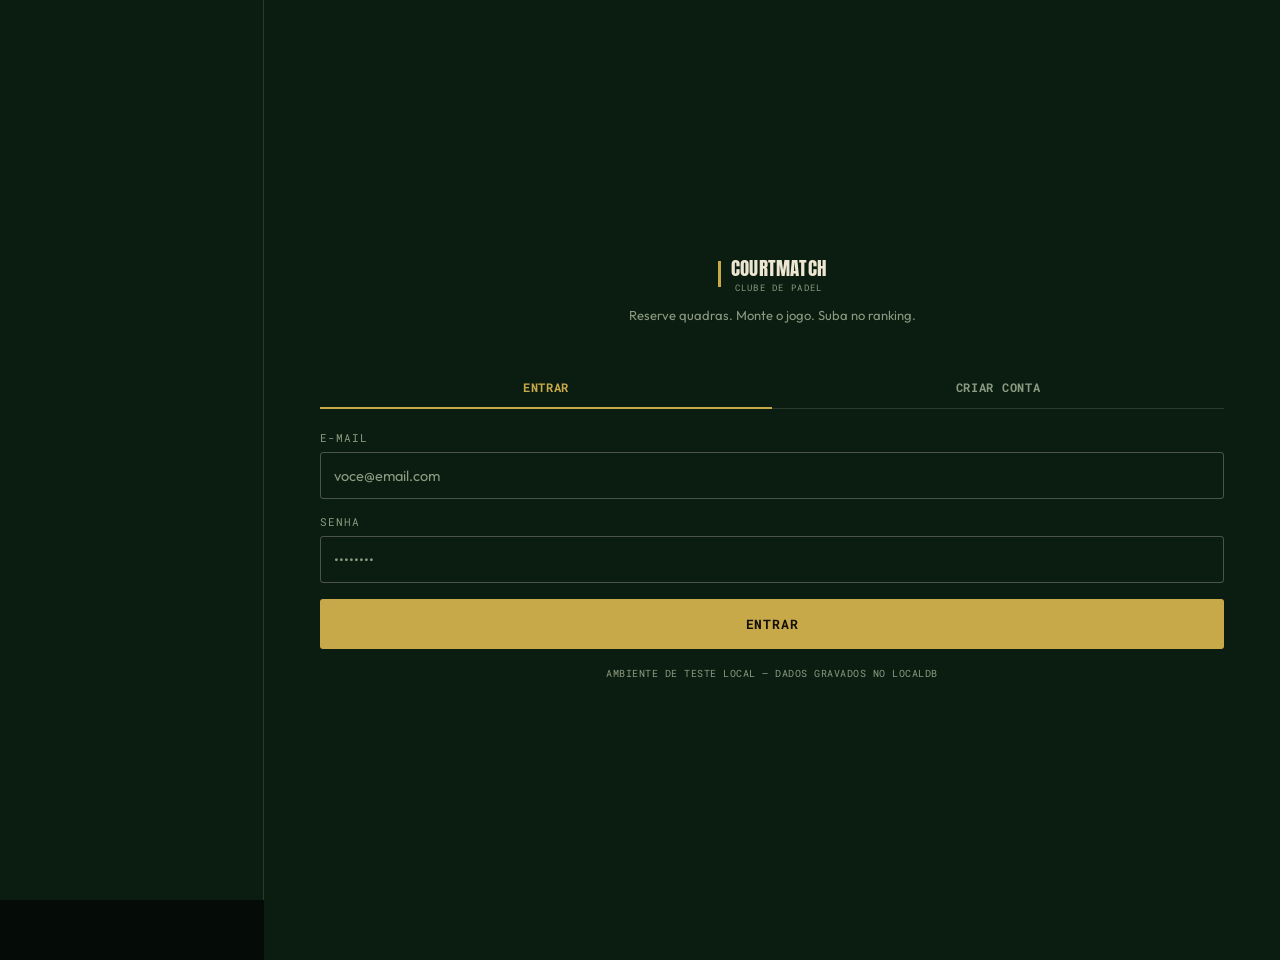
==== commit 0bd9c1ab: "Add game names, formats, and booking flow This adds support for named games and singles/doubles form" ====
--- a/frontend/index.html
+++ b/frontend/index.html
@@ -75,7 +75,7 @@
       background:var(--bg); position:sticky; top:0; height:100vh;
     }
     #phone{ width:auto; flex:1; max-width:none; height:auto; min-height:100vh; border-radius:0; box-shadow:none; border:none; }
-    #screen{ padding:44px 56px 60px; max-width:820px; }
+    #screen{ padding:44px 56px 60px; max-width:1120px; }
     #nav-slot{ display:none; }
   }
 
@@ -108,6 +108,8 @@
   }
   .icon-btn:active{ border-color:var(--gold); }
   .icon-btn svg{ width:17px; height:17px; stroke:var(--text); }
+  .back-link{ display:inline-flex; align-items:center; gap:6px; background:none; border:none; color:var(--text-dim); font-family:'Roboto Mono',monospace; font-size:11px; text-transform:uppercase; letter-spacing:0.06em; cursor:pointer; padding:0; margin-bottom:10px; }
+  .back-link svg{ width:14px; height:14px; stroke:currentColor; }
 
   .logo{ display:flex; align-items:center; gap:10px; }
   .logo .bar{ width:3px; height:26px; background:var(--gold); flex-shrink:0; }
@@ -166,11 +168,18 @@
   .status-Completed{ color:var(--text-dim); }
 
   .chips{ display:flex; flex-wrap:wrap; gap:8px; }
+  .hchips{ display:flex; gap:8px; overflow-x:auto; padding-bottom:6px; margin:0 -2px 0; }
+  .hchips::-webkit-scrollbar{ height:4px; }
   .chip{
     padding:10px 14px; border-radius:var(--radius); background:transparent; border:1px solid var(--line-strong);
     font-family:'Roboto Mono',monospace; font-size:12.5px; font-weight:500; cursor:pointer; color:var(--text);
+    flex-shrink:0; white-space:nowrap;
   }
   .chip.selected{ background:var(--gold); color:#141008; border-color:var(--gold); font-weight:700; }
+  .chip-sm{ padding:5px 8px; font-size:10.5px; }
+  .chip-removable{ display:inline-flex; align-items:center; gap:7px; }
+  .chip-removable button{ background:none; border:none; color:inherit; cursor:pointer; font-size:14px; line-height:1; padding:0; opacity:0.7; }
+  .chip-removable button:hover{ opacity:1; }
 
   .stepper{ display:flex; align-items:center; gap:10px; }
   .stepper button{
@@ -229,7 +238,7 @@
   .tab{ flex:1; text-align:center; padding:12px; font-family:'Roboto Mono',monospace; font-size:12px; font-weight:700; text-transform:uppercase; letter-spacing:0.06em; cursor:pointer; color:var(--text-dim); border-bottom:2px solid transparent; margin-bottom:-1px; }
   .tab.active{ color:var(--gold); border-bottom-color:var(--gold); }
 
-  .avatar{ width:36px; height:36px; border-radius:var(--radius); background:var(--gold); display:flex; align-items:center; justify-content:center; font-family:'Anton',sans-serif; font-size:14px; color:#141008; }
+  .avatar{ width:36px; height:36px; border-radius:var(--radius); background:var(--gold); display:flex; align-items:center; justify-content:center; font-family:'Anton',sans-serif; font-size:14px; color:#141008; flex-shrink:0; }
 
   .rank-row{ display:flex; align-items:center; gap:14px; padding:13px 0; border-bottom:1px solid var(--line); }
   .rank-row:last-child{ border-bottom:none; }
@@ -251,6 +260,85 @@
   @keyframes bounce{ 0%,80%,100%{ transform:translateY(0);} 40%{ transform:translateY(-6px);} }
 
   a{ color:var(--gold); }
+
+  /* ---- desktop 2-column split ---- */
+  .split{ display:flex; flex-direction:column; gap:26px; }
+  @media (min-width:900px){
+    .split{ flex-direction:row; gap:44px; align-items:flex-start; }
+    .split > .col-a{ width:300px; flex-shrink:0; }
+    .split > .col-b{ flex:1; min-width:0; }
+  }
+
+  /* ---- home court table ---- */
+  .ct-head{ display:none; }
+  @media (min-width:900px){
+    .ct-head{
+      display:grid; grid-template-columns:2fr 1.3fr 2fr 1fr; gap:16px; padding-bottom:10px; margin-bottom:4px;
+      border-bottom:1px solid var(--line); font-family:'Roboto Mono',monospace; font-size:10px; color:var(--text-dim);
+      text-transform:uppercase; letter-spacing:0.08em;
+    }
+  }
+  .ct-row{ display:flex; flex-direction:column; gap:10px; padding:16px 0; border-bottom:1px solid var(--line); }
+  .ct-row:last-child{ border-bottom:none; }
+  @media (min-width:900px){
+    .ct-row{ display:grid; grid-template-columns:2fr 1.3fr 2fr 1fr; gap:16px; align-items:center; }
+  }
+  .ct-row.unavailable{ opacity:0.5; }
+  .ct-row h3{ font-family:'Outfit',sans-serif; font-weight:700; text-transform:none; font-size:16px; margin:0 0 6px; letter-spacing:0; }
+  .ct-slots{ display:flex; flex-wrap:wrap; gap:6px; }
+  .ct-slot-chip{
+    padding:4px 8px; border-radius:var(--radius); border:1px solid var(--line-strong);
+    font-family:'Roboto Mono',monospace; font-size:10.5px; color:var(--text-dim); background:transparent; cursor:pointer;
+  }
+  .ct-slot-chip.selected{ border-color:var(--gold); color:var(--gold); }
+  .ct-price-row{ display:flex; align-items:center; justify-content:space-between; gap:12px; }
+  @media (min-width:900px){ .ct-price-row{ justify-content:flex-end; } }
+
+  .diagrams-row{ display:none; }
+  @media (min-width:900px){
+    .diagrams-row{ display:flex; gap:20px; flex-wrap:wrap; margin-top:30px; padding-top:24px; border-top:1px solid var(--line); }
+    .diagram-card{ text-align:center; }
+    .diagram-card .box{ border:1px solid var(--line-strong); border-radius:var(--radius); padding:8px; color:var(--text-dim); }
+    .diagram-card.avail .box{ color:var(--gold); border-color:rgba(200,169,74,0.35); }
+    .diagram-card .lbl{ font-family:'Roboto Mono',monospace; font-size:9px; color:var(--text-dim); text-transform:uppercase; letter-spacing:0.06em; margin-top:6px; }
+  }
+
+  /* ---- payment ---- */
+  .pay-option{ display:flex; align-items:center; gap:12px; padding:14px; border:1px solid var(--line-strong); border-radius:var(--radius); cursor:pointer; margin-bottom:10px; }
+  .pay-option.selected{ border-color:var(--gold); background:var(--gold-soft); }
+  .pay-option .icon-wrap{ width:34px; height:34px; border:1px solid var(--line-strong); border-radius:var(--radius); display:flex; align-items:center; justify-content:center; flex-shrink:0; color:var(--text-dim); }
+  .pay-option.selected .icon-wrap{ border-color:var(--gold); color:var(--gold); }
+  .pay-option .info{ flex:1; min-width:0; }
+  .pay-option .info .n{ font-family:'Outfit',sans-serif; font-weight:700; font-size:13.5px; }
+  .pay-option .info .t{ font-family:'Roboto Mono',monospace; font-size:9.5px; color:var(--text-dim); text-transform:uppercase; letter-spacing:0.05em; }
+  .pay-option .check{ color:var(--gold); width:18px; height:18px; flex-shrink:0; }
+
+  /* ---- court diagram svg ---- */
+  .court-svg{ display:block; color:var(--text-dim); }
+
+  /* ---- format tiles ---- */
+  .format-grid{ display:grid; grid-template-columns:1fr 1fr; gap:12px; }
+  .format-tile{ border:1px solid var(--line-strong); border-radius:var(--radius); padding:22px 10px; text-align:center; cursor:pointer; }
+  .format-tile.selected{ border-color:var(--gold); background:var(--gold-soft); }
+  .format-tile .big{ font-family:'Anton',sans-serif; font-size:22px; color:var(--text); }
+  .format-tile.selected .big{ color:var(--gold); }
+  .format-tile .sub{ font-family:'Roboto Mono',monospace; font-size:9.5px; color:var(--text-dim); text-transform:uppercase; letter-spacing:0.06em; margin-top:6px; }
+
+  /* ---- invite result rows ---- */
+  .invite-row{ display:flex; align-items:center; gap:10px; padding:11px 0; border-bottom:1px solid var(--line); }
+  .invite-row:last-child{ border-bottom:none; }
+  .invite-row .info{ flex:1; min-width:0; }
+  .invite-row .info .n{ font-weight:700; font-size:13px; }
+  .invite-row .info .t{ font-family:'Roboto Mono',monospace; font-size:9.5px; color:var(--text-dim); text-transform:uppercase; letter-spacing:0.04em; }
+
+  /* ---- settings rows (profile) ---- */
+  .settings-row{ display:flex; align-items:center; gap:12px; padding:14px 0; border-bottom:1px solid var(--line); cursor:pointer; background:none; border-left:none; border-right:none; border-top:none; width:100%; text-align:left; color:var(--text); }
+  .settings-row:last-child{ border-bottom:none; }
+  .settings-row .icon-wrap{ width:32px; height:32px; border:1px solid var(--line-strong); border-radius:var(--radius); display:flex; align-items:center; justify-content:center; flex-shrink:0; color:var(--text-dim); }
+  .settings-row .info{ flex:1; min-width:0; }
+  .settings-row .info .n{ font-family:'Outfit',sans-serif; font-weight:700; font-size:13.5px; }
+  .settings-row .info .t{ font-family:'Roboto Mono',monospace; font-size:9.5px; color:var(--text-dim); text-transform:uppercase; letter-spacing:0.04em; margin-top:2px; }
+  .settings-row .chev{ width:14px; height:14px; stroke:var(--text-dim); flex-shrink:0; }
 </style>
 </head>
 <body>
@@ -271,6 +359,9 @@
   identity: "http://localhost:5257",
 };
 
+const HOURS = [8,9,10,11,12,13,14,15,16,17,18,19,20];
+const DURATIONS = [0.5,1,1.5,2,2.5,3];
+
 const store = {
   get(k){ try{ return localStorage.getItem(k); } catch(e){ return null; } },
   set(k,v){ try{ localStorage.setItem(k,v); } catch(e){} },
@@ -284,10 +375,11 @@
   fullName: store.get('cm_fullName') || '',
   view: null,
   authMode: 'login',
-  courts: [], equipments: [], timeslots: [],
+  courts: [], equipments: [], timeslots: [], allBookings: [],
+  date: '', selHour: 18, selDuration: 2,
   court: null,
-  date: '', slot: null,
   equipQty: {},
+  addEquipQty: {},
   bookings: [],
   booking: null,
   bookingGames: [],
@@ -297,6 +389,8 @@
   userNames: {},
   inviteTeam: 1,
   sets: [{ setNumber: 1, teamOneGames: 0, teamTwoGames: 0 }],
+  payMethod: 'mbway',
+  newGame: null,
 };
 
 function icon(name){
@@ -309,8 +403,27 @@
     racket: '<circle cx="12" cy="8" r="5"/><path d="M12 13v8M9 21h6"/>',
     plus: '<path d="M12 5v14M5 12h14"/>',
     user: '<circle cx="12" cy="8" r="4"/><path d="M4 21c0-4 4-6 8-6s8 2 8 6"/>',
+    check: '<path d="M20 6L9 17l-5-5"/>',
+    phone: '<rect x="6" y="2" width="12" height="20" rx="2"/><path d="M10 18h4"/>',
+    card: '<rect x="2" y="5" width="20" height="14" rx="2"/><path d="M2 10h20"/>',
+    apple: '<path d="M16 3c-1 1-2.5 1.7-4 1.5C11.6 3 12.8 1 14.5 1c.3 1-.2 2-1.5 2M6 8c-2.5 1.5-3 5-1 8.5 1.5 2.5 3 4.5 5 4.5 1.3 0 1.8-.8 3.5-.8s2.1.8 3.5.8c1.7 0 3.2-2 4.5-4.5-3-1.5-3.5-6-.5-7.5-1.5-2-4-2.5-5-2.5-1.5 0-2.8.9-4 .9S7.5 6.5 6 8z"/>',
+    edit: '<path d="M12 20h9"/><path d="M16.5 3.5a2.1 2.1 0 013 3L7 19l-4 1 1-4z"/>',
+    shield: '<path d="M12 2l8 4v6c0 5-3.4 8.4-8 10-4.6-1.6-8-5-8-10V6z"/>',
+    bell: '<path d="M6 8a6 6 0 0112 0c0 5 2 6 2 6H4s2-1 2-6"/><path d="M10 21a2 2 0 004 0"/>',
+    receipt: '<path d="M4 2h16v20l-3-2-3 2-3-2-3 2-3-2-1 2z"/><path d="M8 7h8M8 11h8M8 15h5"/>',
+    chevron: '<path d="M9 18l6-6-6-6"/>',
   };
   return `<svg viewBox="0 0 24 24" fill="none" stroke-width="2" stroke-linecap="round" stroke-linejoin="round">${paths[name]||''}</svg>`;
+}
+
+function courtDiagram(){
+  return `<svg class="court-svg" viewBox="0 0 100 68" width="100%" height="auto" fill="none" stroke="currentColor" stroke-width="1.6">
+    <rect x="2" y="2" width="96" height="64" rx="2"/>
+    <line x1="2" y1="34" x2="98" y2="34"/>
+    <rect x="2" y="17" width="27" height="34"/>
+    <rect x="71" y="17" width="27" height="34"/>
+    <line x1="50" y1="2" x2="50" y2="66" stroke-dasharray="2 3" opacity="0.5"/>
+  </svg>`;
 }
 
 function toast(msg, type='ok'){
@@ -353,12 +466,13 @@
 }
 
 function fmtMoney(v){ return 'R$ ' + Number(v).toFixed(2).replace('.', ','); }
+function fmtHour(h){ const hh=Math.floor(h), mm=Math.round((h-hh)*60); return String(hh).padStart(2,'0')+':'+String(mm).padStart(2,'0'); }
+function fmtDur(h){ return h===Math.floor(h) ? h+'h' : (h-0.5)+'h30'; }
 function fmtDate(iso){
   const d = new Date(iso);
   return d.toLocaleDateString('pt-BR', { day:'2-digit', month:'short' }) + ' · ' +
     d.toLocaleTimeString('pt-BR', { hour:'2-digit', minute:'2-digit' });
 }
-function fmtTimeSpan(ts){ return (ts||'').slice(0,5); }
 
 function go(view){ S.view = view; render(); }
 
@@ -388,6 +502,10 @@
 
 function logoBlock(){
   return `<div class="logo"><div class="bar"></div><div class="logo-text"><span class="name">CourtMatch</span><span class="tagline">Clube de Padel</span></div></div>`;
+}
+
+function backLink(view, label){
+  return `<button class="back-link" onclick="go('${view}')">${icon('back')}${label}</button>`;
 }
 
 // ---------- AUTH ----------
@@ -445,48 +563,109 @@
 
 // ---------- HOME ----------
 async function loadCatalog(){
-  const [courts, equipments, timeslots] = await Promise.all([
+  const [courts, equipments, timeslots, allBookings] = await Promise.all([
     api(API.catalog, '/api/courts'),
     api(API.catalog, '/api/equipments'),
     api(API.catalog, '/api/timeslots'),
+    api(API.booking, '/api/bookings?startDate=2020-01-01T00:00:00&endDate=2035-01-01T00:00:00'),
   ]);
   S.courts = courts || []; S.equipments = equipments || []; S.timeslots = timeslots || [];
+  S.allBookings = (allBookings || []).filter(b => b.status !== 'Cancelled');
+  if (!S.date) S.date = new Date().toISOString().slice(0,10);
+}
+
+function freeHoursFor(courtId, dateStr, duration){
+  const dayBookings = S.allBookings.filter(b => b.courtId === courtId && b.startTime.slice(0,10) === dateStr);
+  return HOURS.filter(h => {
+    if (h + duration > 21) return false;
+    const start = new Date(`${dateStr}T${fmtHour(h)}:00`);
+    const end = new Date(start.getTime() + duration*3600*1000);
+    return !dayBookings.some(b => {
+      const bs = new Date(b.startTime), be = new Date(b.endTime);
+      return start < be && end > bs;
+    });
+  });
 }
 
 function screenHome(){
-  if (!S.date) S.date = new Date().toISOString().slice(0,10);
-  const duration = S.slot ? slotDuration(S.slot) : 1;
-
-  const slotChips = S.timeslots.length ? `<div class="chips">${S.timeslots.map(t => `
-      <div class="chip ${S.slot && S.slot.id===t.id ? 'selected':''}" onclick="pickSlot('${t.id}')">${fmtTimeSpan(t.startTime)}–${fmtTimeSpan(t.endTime)}</div>
-    `).join('')}</div>` : `<p class="mono" style="color:var(--text-dim);font-size:11px;">Nenhum horário cadastrado no clube ainda.</p>`;
-
-  const list = S.courts.length ? S.courts.map(c => `
-    <div class="row-item" onclick="openCourt('${c.id}')">
-      <div>
-        <h3>${c.name}</h3>
-        <span class="tag ${c.isIndoor?'tag-indoor':'tag-outdoor'}">${c.isIndoor?'Indoor':'Outdoor'}</span>
-      </div>
-      <div style="display:flex;align-items:center;gap:16px;">
-        <div class="price-tag">${fmtMoney(c.pricePerHour*duration)}<small>${duration}h · ${fmtMoney(c.pricePerHour)}/h</small></div>
-        <button class="btn btn-primary btn-sm" onclick="event.stopPropagation();openCourt('${c.id}')">Reservar</button>
-      </div>
-    </div>`).join('') : emptyState('calendar', 'Nenhuma quadra cadastrada ainda.');
+  const dateObj = new Date(S.date + 'T00:00:00');
+  const today = new Date().toISOString().slice(0,10);
+  const tomorrow = new Date(Date.now() + 86400000).toISOString().slice(0,10);
+
+  const hourChips = `<div class="hchips">${HOURS.map(h => `
+    <div class="chip ${S.selHour===h?'selected':''}" onclick="S.selHour=${h};render()">${fmtHour(h)}</div>
+  `).join('')}</div>`;
+
+  const durChips = `<div class="chips">${DURATIONS.map(d => `
+    <div class="chip ${S.selDuration===d?'selected':''}" onclick="S.selDuration=${d};render()">${fmtDur(d)}</div>
+  `).join('')}</div>`;
+
+  const rows = S.courts.length ? S.courts.map(c => {
+    const free = freeHoursFor(c.id, S.date, S.selDuration);
+    const available = free.length > 0;
+    const price = c.pricePerHour * S.selDuration;
+    return `
+      <div class="ct-row ${available?'':'unavailable'}">
+        <div>
+          <h3>${c.name}</h3>
+          <span class="tag ${c.isIndoor?'tag-indoor':'tag-outdoor'}">${c.isIndoor?'Indoor':'Outdoor'}</span>
+        </div>
+        <div class="meta mono" style="font-size:11px;color:var(--text-dim);text-transform:uppercase;">${c.isIndoor?'Interior · Climatizado':'Exterior · Descoberto'}</div>
+        <div class="ct-slots">
+          ${free.length ? free.map(h => `<div class="ct-slot-chip ${S.selHour===h?'selected':''}" onclick="S.selHour=${h};render()">${fmtHour(h)}</div>`).join('')
+            : `<span class="mono" style="font-size:10.5px;color:var(--clay);text-transform:uppercase;">Indisponível</span>`}
+        </div>
+        <div class="ct-price-row">
+          <div class="price-tag">${fmtMoney(price)}<small>${fmtDur(S.selDuration)} · ${fmtMoney(c.pricePerHour)}/h</small></div>
+          <button class="btn btn-primary btn-sm" ${available?'':'disabled'} onclick="openCourt('${c.id}')">${available?'Reservar':'Indisponível'}</button>
+        </div>
+      </div>`;
+  }).join('') : emptyState('calendar', 'Nenhuma quadra cadastrada ainda.');
+
+  const diagrams = S.courts.length ? `<div class="diagrams-row">${S.courts.map(c => {
+    const available = freeHoursFor(c.id, S.date, S.selDuration).length > 0;
+    return `<div class="diagram-card ${available?'avail':''}" style="width:110px;">
+      <div class="box">${courtDiagram()}</div>
+      <div class="lbl">${c.name}</div>
+    </div>`;
+  }).join('')}</div>` : '';
 
   return `
     <div class="header-row" style="margin-bottom:26px;">
       ${logoBlock()}
       <button class="avatar" style="border:none;cursor:pointer;" onclick="navTo('profile')">${displayName()[0].toUpperCase()}</button>
     </div>
-    <div class="eyebrow">Campos · ${new Date(S.date+'T00:00:00').toLocaleDateString('pt-BR',{day:'2-digit',month:'short',year:'numeric'})}</div>
-    <h2 style="font-size:24px;margin:0 0 20px;">Pesquisar campo</h2>
-
-    <div class="field"><label>Data</label><input type="date" value="${S.date}" onchange="S.date=this.value;render()"></div>
-    <div class="field"><label>Horário</label>${slotChips}</div>
-
-    <div class="section">
-      <div class="section-label">Campos disponíveis</div>
-      ${list}
+    <div class="eyebrow">CourtMatch · ${dateObj.toLocaleDateString('pt-BR',{day:'2-digit',month:'short',year:'numeric'})}</div>
+    <h2 style="font-size:26px;margin:0 0 22px;">Pesquisar campo</h2>
+
+    <div class="split">
+      <div class="col-a">
+        <div class="field-label section-label">Data</div>
+        <div class="chips" style="margin-bottom:16px;">
+          <div class="chip ${S.date===today?'selected':''}" onclick="S.date='${today}';render()">Hoje</div>
+          <div class="chip ${S.date===tomorrow?'selected':''}" onclick="S.date='${tomorrow}';render()">Amanhã</div>
+        </div>
+        <div class="field"><input type="date" value="${S.date}" onchange="S.date=this.value;render()"></div>
+
+        <div class="section-label" style="margin-top:6px;">Hora de início</div>
+        ${hourChips}
+
+        <div class="section-label" style="margin-top:16px;">Duração</div>
+        ${durChips}
+
+        <div class="section" style="margin-top:8px;">
+          <div class="section-label">Seleção</div>
+          <div class="price-tag" style="text-align:left;font-size:24px;">${fmtHour(S.selHour)}</div>
+          <div class="price-tag" style="text-align:left;font-size:24px;">${fmtDur(S.selDuration)}</div>
+          <div class="meta" style="margin-top:6px;">${dateObj.toLocaleDateString('pt-BR',{day:'2-digit',month:'short',year:'numeric'})}</div>
+        </div>
+      </div>
+
+      <div class="col-b">
+        <div class="ct-head"><span>Campo</span><span>Tipo</span><span>Horários livres</span><span style="text-align:right;">€ / hora</span></div>
+        ${rows}
+        ${diagrams}
+      </div>
     </div>
   `;
 }
@@ -497,13 +676,7 @@
   go('court');
 }
 
-// ---------- COURT / BOOKING ----------
-function slotDuration(slot){
-  const [h1,m1] = slot.startTime.split(':').map(Number);
-  const [h2,m2] = slot.endTime.split(':').map(Number);
-  return ((h2*60+m2) - (h1*60+m1)) / 60;
-}
-
+// ---------- COURT (equipment step) ----------
 function equipTotal(){
   return Object.entries(S.equipQty).reduce((sum,[id,qty]) => {
     const e = S.equipments.find(x => x.id === id);
@@ -511,15 +684,17 @@
   }, 0);
 }
 
+function bookingTimes(){
+  const startTime = `${S.date}T${fmtHour(S.selHour)}:00`;
+  const end = S.selHour + S.selDuration;
+  const endTime = `${S.date}T${fmtHour(end)}:00`;
+  return { startTime, endTime };
+}
+
 function screenCourt(){
   const c = S.court;
-  const duration = S.slot ? slotDuration(S.slot) : 1;
-  const courtPrice = c.pricePerHour * duration;
+  const courtPrice = c.pricePerHour * S.selDuration;
   const total = courtPrice + equipTotal();
-
-  const slotChips = S.timeslots.length ? `<div class="chips">${S.timeslots.map(t => `
-      <div class="chip ${S.slot && S.slot.id===t.id ? 'selected':''}" onclick="pickSlot('${t.id}')">${fmtTimeSpan(t.startTime)}–${fmtTimeSpan(t.endTime)}</div>
-    `).join('')}</div>` : `<p class="mono" style="color:var(--text-dim);font-size:11.5px;">Nenhum horário cadastrado — usando 1h a partir das 18:00.</p>`;
 
   const equipRows = S.equipments.length ? S.equipments.map(e => `
       <div class="equip-row">
@@ -535,39 +710,26 @@
       </div>`).join('') : `<p class="mono" style="color:var(--text-dim);font-size:11.5px;">Nenhum equipamento cadastrado.</p>`;
 
   return `
-    <div class="header-row">
-      <div class="icon-btn" onclick="go('home')">${icon('back')}</div>
-      <div class="eyebrow" style="margin:0;">Detalhes do campo</div>
-    </div>
-    <h2 style="font-size:26px;margin:0 0 8px;">${c.name}</h2>
+    ${backLink('home','Voltar')}
+    <div class="eyebrow">Campo ${c.name} · ${fmtHour(S.selHour)}</div>
+    <h2 style="font-size:26px;margin:0 0 8px;">Equipamento</h2>
     <span class="tag ${c.isIndoor?'tag-indoor':'tag-outdoor'}">${c.isIndoor?'Indoor':'Outdoor'}</span>
 
-    <div class="field" style="margin-top:22px;">
-      <label>Data</label>
-      <input type="date" value="${S.date}" onchange="S.date=this.value">
-    </div>
-
-    <div class="field">
-      <label>Horário</label>
-      ${slotChips}
+    <div class="section" style="margin-top:18px;">
+      <div class="section-label">Adicionar equipamento (opcional)</div>
+      ${equipRows}
     </div>
 
     <div class="section">
-      <div class="section-label">Equipamentos (opcional)</div>
-      ${equipRows}
-    </div>
-
-    <div class="section">
-      <div class="summary-row"><span>Quadra (${duration}h × ${fmtMoney(c.pricePerHour)})</span><span>${fmtMoney(courtPrice)}</span></div>
+      <div class="summary-row"><span>Quadra (${fmtDur(S.selDuration)} × ${fmtMoney(c.pricePerHour)})</span><span>${fmtMoney(courtPrice)}</span></div>
       <div class="summary-row"><span>Equipamentos</span><span>${fmtMoney(equipTotal())}</span></div>
       <div class="summary-row total"><span>Total</span><span>${fmtMoney(total)}</span></div>
     </div>
 
-    <button class="btn btn-primary" style="margin-top:8px;" onclick="submitBooking()">Reservar quadra</button>
+    <button class="btn btn-primary" style="margin-top:8px;" onclick="go('payment')">Ir para pagamento</button>
   `;
 }
 
-function pickSlot(id){ S.slot = S.timeslots.find(t => t.id === id); render(); }
 function stepEquip(id, delta){
   const cur = S.equipQty[id] || 0;
   const next = Math.max(0, cur + delta);
@@ -575,14 +737,59 @@
   render();
 }
 
+// ---------- PAYMENT ----------
+function screenPayment(){
+  const c = S.court;
+  const { startTime, endTime } = bookingTimes();
+  const courtPrice = c.pricePerHour * S.selDuration;
+  const total = courtPrice + equipTotal();
+  const dateObj = new Date(S.date + 'T00:00:00');
+
+  const methods = [
+    { k:'mbway', i:'phone', n:'MB WAY', t:'Via telemóvel' },
+    { k:'card', i:'card', n:'Cartão de Crédito', t:'Visa, Mastercard, Amex' },
+    { k:'apple', i:'apple', n:'Apple Pay', t:'Autenticação Face ID' },
+  ];
+
+  return `
+    ${backLink('court','Cancelar')}
+    <div class="eyebrow">Reserva · ${c.name} — ${c.isIndoor?'Indoor':'Outdoor'}</div>
+    <h2 style="font-size:26px;margin:0 0 22px;">Pagamento</h2>
+
+    <div class="split">
+      <div class="col-a">
+        <div class="section" style="border-top:none;padding-top:0;">
+          <div class="summary-row"><span>Campo</span><span>${c.name}</span></div>
+          <div class="summary-row"><span>Tipo</span><span>${c.isIndoor?'Interior · Climatizado':'Exterior · Descoberto'}</span></div>
+          <div class="summary-row"><span>Data</span><span>${dateObj.toLocaleDateString('pt-BR',{day:'2-digit',month:'short',year:'numeric'})}</span></div>
+          <div class="summary-row"><span>Horário</span><span>${fmtHour(S.selHour)} – ${fmtDur(S.selDuration)}</span></div>
+          <div class="summary-row"><span>Taxa de reserva</span><span>${fmtMoney(0)}</span></div>
+          <div class="summary-row total"><span>Total</span><span>${fmtMoney(total)}</span></div>
+        </div>
+        <div style="width:140px;color:var(--text-dim);margin-top:10px;">${courtDiagram()}</div>
+      </div>
+      <div class="col-b">
+        <div class="section-label">Método de pagamento</div>
+        ${methods.map(m => `
+          <div class="pay-option ${S.payMethod===m.k?'selected':''}" onclick="S.payMethod='${m.k}';render()">
+            <div class="icon-wrap">${icon(m.i)}</div>
+            <div class="info"><div class="n">${m.n}</div><div class="t">${m.t}</div></div>
+            ${S.payMethod===m.k ? `<div class="check">${icon('check')}</div>` : ''}
+          </div>
+        `).join('')}
+        <button class="btn btn-primary" style="margin-top:8px;" onclick="submitBooking()">Confirmar e Pagar · ${fmtMoney(total)}</button>
+        <p class="mono" style="text-align:center;font-size:10px;color:var(--text-dim);margin-top:14px;text-transform:uppercase;letter-spacing:0.04em;">
+          Ambiente de teste — nenhuma cobrança real é feita, só a reserva é gravada
+        </p>
+      </div>
+    </div>
+  `;
+}
+
 async function submitBooking(){
   const c = S.court;
-  const duration = S.slot ? slotDuration(S.slot) : 1;
-  const startStr = S.slot ? S.slot.startTime : '18:00:00';
-  const endStr = S.slot ? S.slot.endTime : '19:00:00';
-  const startTime = `${S.date}T${startStr}`;
-  const endTime = `${S.date}T${endStr}`;
-  const courtPrice = c.pricePerHour * duration;
+  const { startTime, endTime } = bookingTimes();
+  const courtPrice = c.pricePerHour * S.selDuration;
   const total = courtPrice + equipTotal();
 
   try{
@@ -596,6 +803,7 @@
         equipmentId: equipId, quantity: qty, unitPrice: e.rentalPrice
       }});
     }
+    S.allBookings.push(created);
 
     toast('Reserva criada!', 'ok');
     await openBookingDetail(created.id);
@@ -659,44 +867,68 @@
     return `<div class="equip-row"><div class="name">${e?e.name:'Equipamento'} ×${be.quantity}</div><div class="mono">${fmtMoney(be.totalPrice)}</div></div>`;
   }).join('') : '';
 
+  const gamesList = S.bookingGames.length ? S.bookingGames.map(g => `
+    <div class="row-item" onclick="openGame('${g.id}')">
+      <div>
+        <h3>${g.name || 'Jogo'}</h3>
+        <div class="meta">${g.format === 'Singles' ? '1×1 Individual' : '2×2 Duplas'} · ${g.participants.length} jogador${g.participants.length===1?'':'es'}</div>
+      </div>
+      <span class="status-pill status-${g.status}">${g.status === 'Completed' && g.sets.length ? scoreLine(g) : g.status}</span>
+    </div>
+  `).join('') : `<div class="empty" style="padding:40px 20px;"><p class="mono" style="font-size:11px;text-transform:uppercase;letter-spacing:.05em;">Sem jogos<br><span style="font-size:10px;">Use os botões para adicionar atividades</span></p></div>`;
+
   return `
+    ${backLink('mybookings','Voltar')}
     <div class="header-row">
-      <div class="icon-btn" onclick="go('mybookings')">${icon('back')}</div>
-      <div class="eyebrow" style="margin:0;flex:1;">Gestão da reserva</div>
+      <div class="eyebrow" style="margin:0;flex:1;">Reserva ativa · ${new Date(b.startTime).toLocaleDateString('pt-BR',{day:'2-digit',month:'short',year:'numeric'})}</div>
       <span class="status-pill status-${b.status}">${b.status}</span>
     </div>
-    <h2 style="font-size:26px;margin:0 0 4px;">${court ? court.name : 'Reserva'}</h2>
-    ${court ? `<span class="tag ${court.isIndoor?'tag-indoor':'tag-outdoor'}">${court.isIndoor?'Indoor':'Outdoor'}</span>` : ''}
-
-    <div class="section" style="margin-top:18px;">
-      <div class="summary-row"><span>Data</span><span>${fmtDate(b.startTime)}</span></div>
-      <div class="summary-row"><span>Até</span><span>${fmtDate(b.endTime)}</span></div>
-      <div class="summary-row"><span>Preço da quadra</span><span>${fmtMoney(b.courtPrice)}</span></div>
-      ${equipRows}
-      <div class="summary-row total"><span>Total pago</span><span>${fmtMoney(b.totalPrice)}</span></div>
-    </div>
-
-    <div style="margin-top:18px;">
-      ${b.status === 'Pending' ? `
-        <button class="btn btn-primary" onclick="bookingAction('confirm')">Confirmar reserva</button>
-        <div style="height:10px;"></div>
-        <button class="btn btn-danger" onclick="bookingAction('cancel')">Cancelar reserva</button>
-      ` : ''}
-      ${b.status === 'Confirmed' ? `
-        ${S.bookingGames.length ? `<div class="section-label" style="margin-top:6px;">Jogos desta reserva</div>` : ''}
-        ${S.bookingGames.map(g => `
-          <div class="tile" onclick="openGame('${g.id}')">
+    <h2 style="font-size:26px;margin:0 0 22px;">Gestão da reserva</h2>
+
+    <div class="split">
+      <div class="col-a">
+        <div class="section-label">Detalhes do campo</div>
+        <h3 style="font-family:'Anton',sans-serif;text-transform:uppercase;font-size:20px;margin:0 0 4px;">${court ? court.name : 'Reserva'}</h3>
+        ${court ? `<div class="meta" style="margin-bottom:16px;">${court.isIndoor?'Interior · Climatizado':'Exterior · Descoberto'}</div>` : ''}
+
+        <div class="summary-row"><span>Data</span><span>${fmtDate(b.startTime)}</span></div>
+        <div class="summary-row"><span>Até</span><span>${fmtDate(b.endTime)}</span></div>
+        <div class="summary-row"><span>Preço da quadra</span><span>${fmtMoney(b.courtPrice)}</span></div>
+        ${equipRows}
+        <div class="summary-row total"><span>Total pago</span><span>${fmtMoney(b.totalPrice)}</span></div>
+
+        <div style="width:140px;color:var(--text-dim);margin:16px 0;">${courtDiagram()}</div>
+
+        <div class="section-label">Adicionar à reserva</div>
+        ${b.status === 'Pending' ? `
+          <button class="btn btn-primary" onclick="bookingAction('confirm')">Confirmar reserva</button>
+          <div style="height:10px;"></div>
+          <button class="btn btn-danger" onclick="bookingAction('cancel')">Cancelar reserva</button>
+        ` : ''}
+        ${b.status === 'Confirmed' ? `
+          <div class="tile" onclick="openNewGame()">
             <div class="icon-wrap">${icon('trophy')}</div>
-            <div><div class="label">Jogo · ${fmtDate(g.scheduledAt)}</div><div class="sub">${g.status}</div></div>
+            <div><div class="label">Criar jogo</div><div class="sub">Organizar partida</div></div>
           </div>
-        `).join('')}
-        <div class="tile" onclick="createGameFromBooking()">
-          <div class="icon-wrap">${icon('plus')}</div>
-          <div><div class="label">Criar novo jogo</div><div class="sub">Organizar partida</div></div>
-        </div>
-      ` : ''}
+          <div class="tile" onclick="openEquipmentForBooking()">
+            <div class="icon-wrap">${icon('racket')}</div>
+            <div><div class="label">Equipamento</div><div class="sub">Raquetes, bolas, sapatilhas</div></div>
+          </div>
+        ` : ''}
+      </div>
+
+      <div class="col-b">
+        <div class="section-label">Programação</div>
+        ${gamesList}
+      </div>
     </div>
   `;
+}
+
+function scoreLine(g){
+  const t1 = g.sets.filter(s => s.teamOneGames > s.teamTwoGames).length;
+  const t2 = g.sets.length - t1;
+  return `${t1} – ${t2}`;
 }
 
 async function bookingAction(action){
@@ -707,12 +939,193 @@
   } catch(e){}
 }
 
-async function createGameFromBooking(){
+// ---------- ADD EQUIPMENT TO EXISTING BOOKING ----------
+function openEquipmentForBooking(){
+  S.addEquipQty = {};
+  go('addequip');
+}
+
+function addEquipTotal(){
+  return Object.entries(S.addEquipQty).reduce((sum,[id,qty]) => {
+    const e = S.equipments.find(x => x.id === id);
+    return sum + (e ? e.rentalPrice * qty : 0);
+  }, 0);
+}
+
+function stepAddEquip(id, delta){
+  const cur = S.addEquipQty[id] || 0;
+  const next = Math.max(0, cur + delta);
+  if (next === 0) delete S.addEquipQty[id]; else S.addEquipQty[id] = next;
+  render();
+}
+
+function screenAddEquipment(){
   const b = S.booking;
+  const court = S.courts.find(c => c.id === b.courtId);
+  const rows = S.equipments.length ? S.equipments.map(e => `
+      <div class="equip-row">
+        <div>
+          <div class="name">${e.name}</div>
+          <div class="sub">${fmtMoney(e.rentalPrice)} · estoque ${e.stock}</div>
+        </div>
+        <div class="stepper">
+          <button onclick="stepAddEquip('${e.id}',-1)">−</button>
+          <span class="qty">${S.addEquipQty[e.id]||0}</span>
+          <button onclick="stepAddEquip('${e.id}',1)">+</button>
+        </div>
+      </div>`).join('') : `<p class="mono" style="color:var(--text-dim);font-size:11.5px;">Nenhum equipamento cadastrado.</p>`;
+
+  return `
+    ${backLink('booking','Voltar')}
+    <div class="eyebrow">${court ? court.name : 'Reserva'} · ${fmtDate(b.startTime)}</div>
+    <h2 style="font-size:26px;margin:0 0 22px;">Equipamento</h2>
+
+    <div class="section" style="border-top:none;padding-top:0;">
+      ${rows}
+    </div>
+
+    <div class="section">
+      <div class="summary-row total"><span>Total a adicionar</span><span>${fmtMoney(addEquipTotal())}</span></div>
+    </div>
+
+    <button class="btn btn-primary" onclick="submitAddEquipment()">Adicionar à reserva</button>
+  `;
+}
+
+async function submitAddEquipment(){
+  const entries = Object.entries(S.addEquipQty);
+  if (!entries.length){ toast('Escolha ao menos um item', 'error'); return; }
+  try{
+    for (const [equipId, qty] of entries){
+      const e = S.equipments.find(x => x.id === equipId);
+      await api(API.booking, `/api/bookings/${S.booking.id}/equipments`, { method:'POST', body:{
+        equipmentId: equipId, quantity: qty, unitPrice: e.rentalPrice
+      }});
+    }
+    toast('Equipamento adicionado!', 'ok');
+    await openBookingDetail(S.booking.id);
+  } catch(e){}
+}
+
+// ---------- NEW GAME ----------
+function openNewGame(){
+  S.newGame = {
+    bookingId: S.booking.id, courtId: S.booking.courtId, scheduledAt: S.booking.startTime,
+    name: 'Jogo Amigável', format: 'Doubles',
+    players: [{ userId: S.userId, team: 1 }],
+    searchResults: [],
+  };
+  go('newgame');
+}
+
+function maxPerTeam(){ return S.newGame.format === 'Singles' ? 1 : 2; }
+
+function screenNewGame(){
+  const ng = S.newGame;
+  const cap = maxPerTeam();
+  const court = S.courts.find(c => c.id === ng.courtId);
+
+  const playerChips = ng.players.map(p => `
+    <div class="chip chip-removable ${p.userId===S.userId?'selected':''}">
+      ${p.userId===S.userId ? '⚡ Eu' : nameFor(p.userId)}
+      ${p.userId!==S.userId ? `<button onclick="removeStagedPlayer('${p.userId}')">×</button>` : ''}
+    </div>
+  `).join('');
+
+  const resultsHtml = (ng.searchResults||[]).length ? ng.searchResults.map(u => {
+    const already = ng.players.some(p => p.userId === u.id);
+    const full = ng.players.length >= cap*2;
+    return `
+      <div class="invite-row">
+        <div class="avatar" style="width:32px;height:32px;font-size:12px;">${(u.fullName||u.email||'?')[0].toUpperCase()}</div>
+        <div class="info"><div class="n">${u.fullName || u.email}</div><div class="t">Membro CourtMatch</div></div>
+        <button class="btn btn-ghost btn-sm" ${already||full?'disabled':''} onclick="addStagedPlayer('${u.id}','${(u.fullName||u.email).replace(/'/g,"")}')">${already?'Adicionado':'+ Convidar'}</button>
+      </div>`;
+  }).join('') : `<p class="mono" style="color:var(--text-dim);font-size:11px;">Busque pelo nome ou e-mail do jogador.</p>`;
+
+  return `
+    ${backLink('booking','Voltar')}
+    <div class="eyebrow">${court ? court.name : ''} · ${fmtDate(ng.scheduledAt)}</div>
+    <h2 style="font-size:26px;margin:0 0 22px;">Novo jogo</h2>
+
+    <div class="split">
+      <div class="col-a">
+        <div class="field"><label>Nome do jogo</label><input id="ng-name" type="text" value="${ng.name}" onchange="S.newGame.name=this.value"></div>
+
+        <div class="section-label">Formato de jogo</div>
+        <div class="format-grid" style="margin-bottom:20px;">
+          <div class="format-tile ${ng.format==='Doubles'?'selected':''}" onclick="setGameFormat('Doubles')">
+            <div class="big">2×2</div><div class="sub">Duplas</div>
+          </div>
+          <div class="format-tile ${ng.format==='Singles'?'selected':''}" onclick="setGameFormat('Singles')">
+            <div class="big">1×1</div><div class="sub">Individual</div>
+          </div>
+        </div>
+
+        <div class="section-label">Jogadores adicionados (${ng.players.length})</div>
+        <div class="chips" style="margin-bottom:20px;">${playerChips}</div>
+
+        <button class="btn btn-primary" onclick="saveNewGame()">Guardar jogo</button>
+      </div>
+
+      <div class="col-b">
+        <div class="section-label">Convidar jogadores</div>
+        <div class="field"><input type="text" placeholder="Buscar por nome ou e-mail..." oninput="onNewGameSearch(this.value)"></div>
+        <div id="ng-results">${resultsHtml}</div>
+      </div>
+    </div>
+  `;
+}
+
+function setGameFormat(fmt){
+  S.newGame.format = fmt;
+  const cap = maxPerTeam();
+  // trim players beyond the new cap per team, keeping self
+  const byTeam = { 1: [], 2: [] };
+  S.newGame.players.forEach(p => byTeam[p.team].push(p));
+  S.newGame.players = [...byTeam[1].slice(0,cap), ...byTeam[2].slice(0,cap)];
+  render();
+}
+
+let ngSearchTimer = null;
+function onNewGameSearch(term){
+  clearTimeout(ngSearchTimer);
+  ngSearchTimer = setTimeout(() => doNewGameSearch(term), 300);
+}
+async function doNewGameSearch(term){
+  term = (term||'').trim();
+  if (!term){ S.newGame.searchResults = []; document.getElementById('ng-results').innerHTML = '<p class="mono" style="color:var(--text-dim);font-size:11px;">Busque pelo nome ou e-mail do jogador.</p>'; return; }
+  try{
+    const res = await fetch(API.identity + '/api/auth/users?search=' + encodeURIComponent(term) + '&limit=15');
+    const users = res.ok ? await res.json() : [];
+    S.newGame.searchResults = users.filter(u => u.id !== S.userId);
+    render();
+  } catch(e){}
+}
+
+function addStagedPlayer(id, name){
+  const cap = maxPerTeam();
+  const byTeam = { 1: 0, 2: 0 };
+  S.newGame.players.forEach(p => byTeam[p.team]++);
+  let team = byTeam[2] < cap ? 2 : (byTeam[1] < cap ? 1 : null);
+  if (!team){ toast('As equipas já estão completas para este formato', 'error'); return; }
+  S.newGame.players.push({ userId: id, team });
+  S.userNames[id] = name;
+  render();
+}
+
+function removeStagedPlayer(id){
+  S.newGame.players = S.newGame.players.filter(p => p.userId !== id);
+  render();
+}
+
+async function saveNewGame(){
+  const ng = S.newGame;
   try{
     S.game = await api(API.game, '/api/games', { method:'POST', body:{
-      bookingId: b.id, facilityId: b.courtId, scheduledAt: b.startTime,
-      participants: [{ userId: S.userId, teamNumber: 1 }]
+      bookingId: ng.bookingId, facilityId: ng.courtId, scheduledAt: ng.scheduledAt,
+      name: ng.name, format: ng.format,
+      participants: ng.players.map(p => ({ userId: p.userId, teamNumber: p.team }))
     }});
     S.bookingGames.push(S.game);
     toast('Jogo criado!', 'ok');
@@ -746,53 +1159,54 @@
   `).join('') : '';
 
   return `
+    ${backLink('booking','Voltar')}
     <div class="header-row">
-      <div class="icon-btn" onclick="go('booking')">${icon('back')}</div>
-      <div class="eyebrow" style="margin:0;flex:1;">Partida</div>
+      <div class="eyebrow" style="margin:0;flex:1;">${g.format === 'Singles' ? '1×1 Individual' : '2×2 Duplas'}</div>
       <span class="status-pill status-${g.status}">${g.status}</span>
     </div>
-    <h2 style="font-size:26px;margin:0 0 6px;">Jogo</h2>
-
-    ${teams}
-
-    ${g.status !== 'Completed' && g.status !== 'Cancelled' ? `
-      <div class="section">
-        <div class="section-label">Convidar jogador</div>
-        <div class="field" style="margin-bottom:10px;">
-          <label>Buscar por nome ou e-mail</label>
-          <input type="text" placeholder="Digite para buscar..." oninput="onInviteSearchInput(this.value)">
-        </div>
-        <div class="field" style="margin-bottom:10px;">
-          <label>Selecionar jogador</label>
-          <select id="invite-user-select"><option value="">Digite acima para buscar...</option></select>
-        </div>
-        <div class="chips" style="margin-bottom:14px;">
-          <div class="chip ${S.inviteTeam===1?'selected':''}" onclick="S.inviteTeam=1;render()">Equipa A</div>
-          <div class="chip ${S.inviteTeam===2?'selected':''}" onclick="S.inviteTeam=2;render()">Equipa B</div>
-        </div>
-        <button class="btn btn-ghost" onclick="invitePlayer()">Enviar convite</button>
-      </div>
-    ` : ''}
-
-    ${setsRows ? `<div class="section"><div class="section-label">Placar</div>${setsRows}</div>` : ''}
-
-    ${g.status !== 'Completed' && g.status !== 'Cancelled' ? `
-      <div class="section">
-        <div class="section-label">Registrar resultado</div>
-        ${S.sets.map((s,i) => `
-          <div class="set-row">
-            <span style="width:40px;">Set ${s.setNumber}</span>
-            <input type="number" min="0" value="${s.teamOneGames}" onchange="S.sets[${i}].teamOneGames=+this.value">
-            <span>×</span>
-            <input type="number" min="0" value="${s.teamTwoGames}" onchange="S.sets[${i}].teamTwoGames=+this.value">
+    <h2 style="font-size:26px;margin:0 0 22px;">${g.name || 'Jogo'}</h2>
+
+    <div class="split">
+      <div class="col-a">
+        ${teams}
+      </div>
+      <div class="col-b">
+        ${g.status !== 'Completed' && g.status !== 'Cancelled' ? `
+          <div class="section" style="border-top:none;padding-top:0;">
+            <div class="section-label">Convidar jogador</div>
+            <div class="field" style="margin-bottom:10px;">
+              <label>Buscar por nome ou e-mail</label>
+              <input type="text" placeholder="Digite para buscar..." oninput="onInviteSearchInput(this.value)">
+            </div>
+            <div id="invite-results"><p class="mono" style="color:var(--text-dim);font-size:11px;">Busque pelo nome ou e-mail do jogador.</p></div>
+            <div class="chips" style="margin:12px 0 14px;">
+              <div class="chip ${S.inviteTeam===1?'selected':''}" onclick="S.inviteTeam=1;render()">Equipa A</div>
+              <div class="chip ${S.inviteTeam===2?'selected':''}" onclick="S.inviteTeam=2;render()">Equipa B</div>
+            </div>
           </div>
-        `).join('')}
-        <div style="display:flex;gap:8px;margin-top:8px;">
-          <button class="btn btn-ghost btn-sm" onclick="addSet()">+ Set</button>
-          <button class="btn btn-primary btn-sm" style="flex:1;" onclick="registerResult()">Salvar resultado</button>
-        </div>
-      </div>
-    ` : ''}
+        ` : ''}
+
+        ${setsRows ? `<div class="section"><div class="section-label">Placar</div>${setsRows}</div>` : ''}
+
+        ${g.status !== 'Completed' && g.status !== 'Cancelled' ? `
+          <div class="section">
+            <div class="section-label">Registrar resultado</div>
+            ${S.sets.map((s,i) => `
+              <div class="set-row">
+                <span style="width:40px;">Set ${s.setNumber}</span>
+                <input type="number" min="0" value="${s.teamOneGames}" onchange="S.sets[${i}].teamOneGames=+this.value">
+                <span>×</span>
+                <input type="number" min="0" value="${s.teamTwoGames}" onchange="S.sets[${i}].teamTwoGames=+this.value">
+              </div>
+            `).join('')}
+            <div style="display:flex;gap:8px;margin-top:8px;">
+              <button class="btn btn-ghost btn-sm" onclick="addSet()">+ Set</button>
+              <button class="btn btn-primary btn-sm" style="flex:1;" onclick="registerResult()">Salvar resultado</button>
+            </div>
+          </div>
+        ` : ''}
+      </div>
+    </div>
   `;
 }
 
@@ -803,26 +1217,29 @@
 }
 
 async function doInviteSearch(term){
-  const selectEl = document.getElementById('invite-user-select');
-  if (!selectEl) return;
+  const el = document.getElementById('invite-results');
+  if (!el) return;
   term = (term || '').trim();
-  if (!term){ selectEl.innerHTML = '<option value="">Digite acima para buscar...</option>'; return; }
-  selectEl.innerHTML = '<option value="">Buscando...</option>';
+  if (!term){ el.innerHTML = '<p class="mono" style="color:var(--text-dim);font-size:11px;">Busque pelo nome ou e-mail do jogador.</p>'; return; }
+  el.innerHTML = '<p class="mono" style="color:var(--text-dim);font-size:11px;">Buscando...</p>';
   try{
     const res = await fetch(API.identity + '/api/auth/users?search=' + encodeURIComponent(term) + '&limit=15');
     const users = res.ok ? await res.json() : [];
-    const filtered = users.filter(u => u.id !== S.userId);
-    selectEl.innerHTML = filtered.length
-      ? filtered.map(u => `<option value="${u.id}">${u.fullName || u.email}${u.fullName ? ' — ' + u.email : ''}</option>`).join('')
-      : '<option value="">Nenhum jogador encontrado</option>';
+    const filtered = users.filter(u => u.id !== S.userId && !S.game.participants.some(p => p.userId === u.id));
+    el.innerHTML = filtered.length
+      ? filtered.map(u => `
+          <div class="invite-row">
+            <div class="avatar" style="width:32px;height:32px;font-size:12px;">${(u.fullName||u.email||'?')[0].toUpperCase()}</div>
+            <div class="info"><div class="n">${u.fullName || u.email}</div><div class="t">Membro CourtMatch</div></div>
+            <button class="btn btn-ghost btn-sm" onclick="invitePlayer('${u.id}')">+ Convidar</button>
+          </div>`).join('')
+      : '<p class="mono" style="color:var(--text-dim);font-size:11px;">Nenhum jogador encontrado.</p>';
   } catch(e){
-    selectEl.innerHTML = '<option value="">Erro ao buscar</option>';
-  }
-}
-
-async function invitePlayer(){
-  const userId = document.getElementById('invite-user-select').value;
-  if (!userId){ toast('Busque e selecione um jogador', 'error'); return; }
+    el.innerHTML = '<p class="mono" style="color:var(--clay);font-size:11px;">Erro ao buscar.</p>';
+  }
+}
+
+async function invitePlayer(userId){
   try{
     S.game = await api(API.game, `/api/games/${S.game.id}/invite`, { method:'POST', body:{ userId, teamNumber: S.inviteTeam } });
     await resolveUserNames([userId]);
@@ -897,6 +1314,8 @@
   });
   return [won,lost];
 }
+
+function notReady(){ toast('Em breve — ainda não existe na API', 'ok'); }
 
 function screenProfile(){
   const completed = S.gameHistory.filter(g => g.status === 'Completed');
@@ -917,7 +1336,7 @@
     return `
       <div class="row-item" style="cursor:default;" onclick="event.stopPropagation()">
         <div>
-          <h3>${court ? court.name : 'Jogo'}</h3>
+          <h3>${g.name || court?.name || 'Jogo'}</h3>
           <div class="meta">${new Date(g.scheduledAt).toLocaleDateString('pt-BR',{day:'2-digit',month:'short'})}</div>
         </div>
         <div style="text-align:right;">
@@ -931,28 +1350,64 @@
     <div class="eyebrow">Membro · Nº ${S.userId ? S.userId.slice(0,4).toUpperCase() : '----'}</div>
     <h2 style="font-size:24px;margin:0 0 22px;">Perfil</h2>
 
-    <div class="section" style="border-top:2px solid var(--gold);padding-top:18px;">
-      <div style="display:flex;align-items:center;gap:14px;margin-bottom:18px;">
-        <div class="avatar" style="width:52px;height:52px;font-size:20px;">${displayName()[0].toUpperCase()}</div>
-        <div style="min-width:0;">
-          <h3 style="font-family:'Anton',sans-serif;text-transform:uppercase;font-size:16px;margin:0 0 3px;white-space:nowrap;overflow:hidden;text-overflow:ellipsis;">${displayName()}</h3>
-          <div class="meta" style="margin-bottom:4px;">${S.email||''}</div>
-          <div class="meta">${rankPos >= 0 ? `#${rankPos+1} no ranking` : 'Sem posição no ranking'}</div>
-        </div>
-      </div>
-      <div style="display:flex;gap:24px;">
-        <div><div class="price-tag" style="text-align:left;">${played}</div><div class="meta">Partidas</div></div>
-        <div><div class="price-tag" style="text-align:left;">${wins}</div><div class="meta">Vitórias</div></div>
-        <div><div class="price-tag" style="text-align:left;">${winRate}%</div><div class="meta">Taxa de vitória</div></div>
-      </div>
-    </div>
-
-    <div class="section">
-      <div class="section-label">Atividade recente</div>
-      ${activity}
-    </div>
-
-    <button class="btn btn-danger" style="margin-top:8px;" onclick="logout()">Terminar sessão</button>
+    <div class="split">
+      <div class="col-a">
+        <div class="section" style="border-top:2px solid var(--gold);padding-top:18px;">
+          <div style="display:flex;align-items:center;gap:14px;margin-bottom:18px;">
+            <div class="avatar" style="width:52px;height:52px;font-size:20px;">${displayName()[0].toUpperCase()}</div>
+            <div style="min-width:0;">
+              <h3 style="font-family:'Anton',sans-serif;text-transform:uppercase;font-size:16px;margin:0 0 3px;white-space:nowrap;overflow:hidden;text-overflow:ellipsis;">${displayName()}</h3>
+              <div class="meta" style="margin-bottom:4px;">${S.email||''}</div>
+              <div class="meta">${rankPos >= 0 ? `#${rankPos+1} no ranking` : 'Sem posição no ranking'}</div>
+            </div>
+          </div>
+          <div style="display:flex;gap:24px;">
+            <div><div class="price-tag" style="text-align:left;">${played}</div><div class="meta">Partidas</div></div>
+            <div><div class="price-tag" style="text-align:left;">${wins}</div><div class="meta">Vitórias</div></div>
+            <div><div class="price-tag" style="text-align:left;">${winRate}%</div><div class="meta">Taxa de vitória</div></div>
+          </div>
+        </div>
+
+        <div class="section">
+          <div class="section-label">Atividade recente</div>
+          ${activity}
+        </div>
+      </div>
+
+      <div class="col-b">
+        <div class="section-label">Conta</div>
+        <button class="settings-row" onclick="notReady()">
+          <div class="icon-wrap">${icon('edit')}</div>
+          <div class="info"><div class="n">Editar Perfil</div><div class="t">Nome, fotografia, contacto</div></div>
+          <div class="chev">${icon('chevron')}</div>
+        </button>
+        <button class="settings-row" onclick="notReady()">
+          <div class="icon-wrap">${icon('shield')}</div>
+          <div class="info"><div class="n">Privacidade</div><div class="t">Visibilidade e dados</div></div>
+          <div class="chev">${icon('chevron')}</div>
+        </button>
+        <button class="settings-row" onclick="notReady()">
+          <div class="icon-wrap">${icon('bell')}</div>
+          <div class="info"><div class="n">Notificações</div><div class="t">Reservas, jogos, convites</div></div>
+          <div class="chev">${icon('chevron')}</div>
+        </button>
+
+        <div class="section-label" style="margin-top:22px;">Pagamentos</div>
+        <button class="settings-row" onclick="notReady()">
+          <div class="icon-wrap">${icon('card')}</div>
+          <div class="info"><div class="n">Métodos de Pagamento</div><div class="t">Cartões e carteiras digitais</div></div>
+          <div class="chev">${icon('chevron')}</div>
+        </button>
+        <button class="settings-row" onclick="notReady()">
+          <div class="icon-wrap">${icon('receipt')}</div>
+          <div class="info"><div class="n">Histórico de Faturas</div><div class="t">Reservas e alugueres</div></div>
+          <div class="chev">${icon('chevron')}</div>
+        </button>
+
+        <div class="section-label" style="margin-top:22px;">Sessão</div>
+        <button class="btn btn-danger" onclick="logout()">Terminar sessão</button>
+      </div>
+    </div>
   `;
 }
 
@@ -999,7 +1454,7 @@
   go(view);
 }
 
-const authedViews = ['home','court','mybookings','booking','game','ranking','profile'];
+const authedViews = ['home','court','payment','mybookings','booking','addequip','newgame','game','ranking','profile'];
 
 async function render(){
   const screenEl = document.getElementById('screen');
@@ -1010,8 +1465,11 @@
     auth: screenAuth,
     home: screenHome,
     court: screenCourt,
+    payment: screenPayment,
     mybookings: screenMyBookings,
     booking: screenBookingDetail,
+    addequip: screenAddEquipment,
+    newgame: screenNewGame,
     game: screenGame,
     ranking: screenRanking,
     profile: screenProfile,
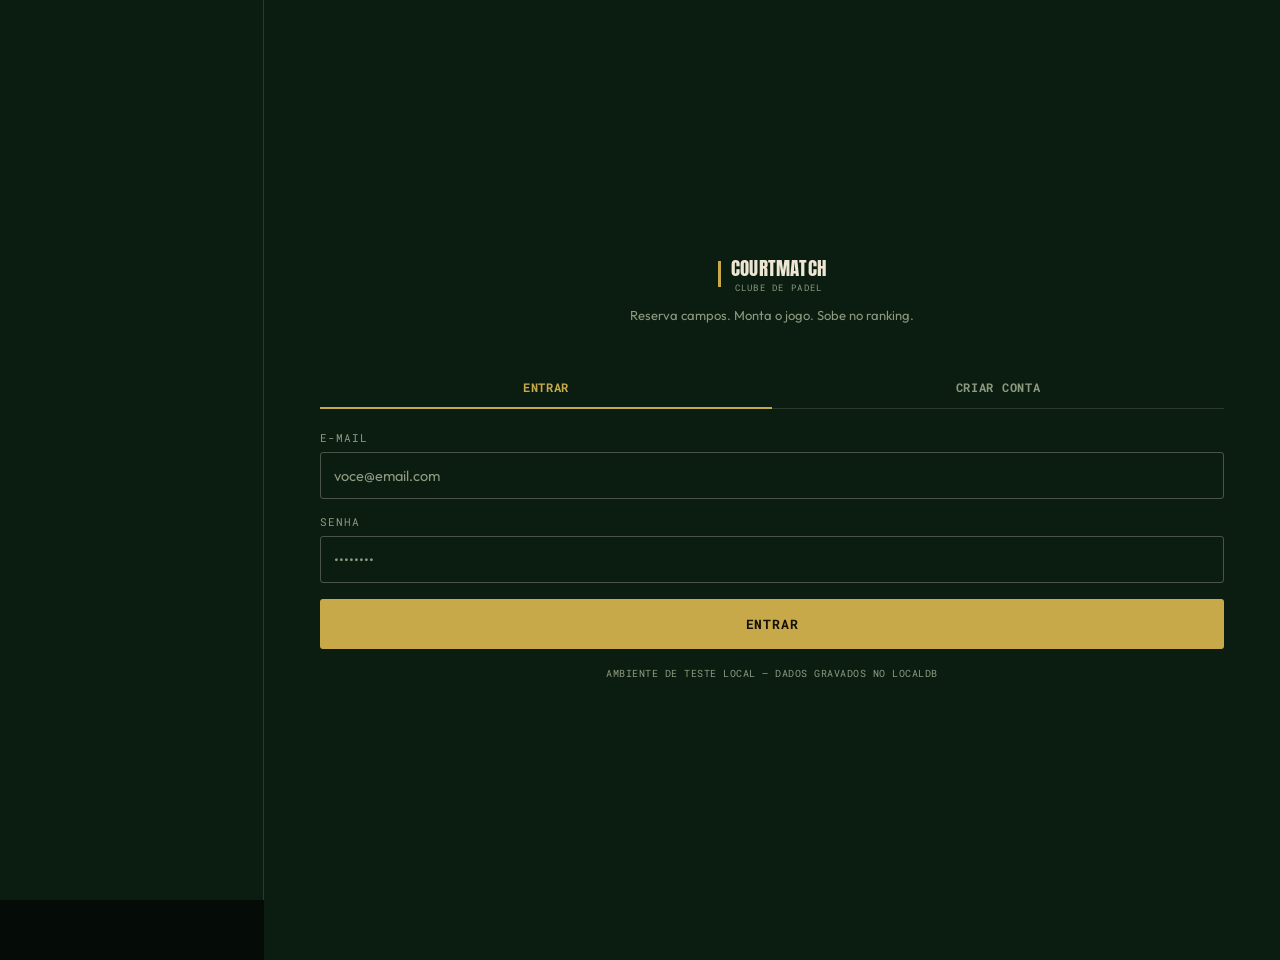
==== commit 30494bc9: "Add admin role, JWT auth & admin UI Enable admin management and secure catalog endpoints. Identity c" ====
--- a/frontend/index.html
+++ b/frontend/index.html
@@ -373,6 +373,7 @@
   userId: store.get('cm_userId') || null,
   email: store.get('cm_email') || null,
   fullName: store.get('cm_fullName') || '',
+  isAdmin: store.get('cm_isAdmin') === '1',
   view: null,
   authMode: 'login',
   courts: [], equipments: [], timeslots: [], allBookings: [],
@@ -389,7 +390,6 @@
   userNames: {},
   inviteTeam: 1,
   sets: [{ setNumber: 1, teamOneGames: 0, teamTwoGames: 0 }],
-  payMethod: 'mbway',
   newGame: null,
 };
 
@@ -412,6 +412,7 @@
     bell: '<path d="M6 8a6 6 0 0112 0c0 5 2 6 2 6H4s2-1 2-6"/><path d="M10 21a2 2 0 004 0"/>',
     receipt: '<path d="M4 2h16v20l-3-2-3 2-3-2-3 2-3-2-1 2z"/><path d="M8 7h8M8 11h8M8 15h5"/>',
     chevron: '<path d="M9 18l6-6-6-6"/>',
+    settings: '<circle cx="12" cy="12" r="3"/><path d="M19.4 15a1.65 1.65 0 00.33 1.82l.06.06a2 2 0 11-2.83 2.83l-.06-.06a1.65 1.65 0 00-1.82-.33 1.65 1.65 0 00-1 1.51V21a2 2 0 01-4 0v-.09a1.65 1.65 0 00-1-1.51 1.65 1.65 0 00-1.82.33l-.06.06a2 2 0 11-2.83-2.83l.06-.06a1.65 1.65 0 00.33-1.82 1.65 1.65 0 00-1.51-1H3a2 2 0 010-4h.09a1.65 1.65 0 001.51-1 1.65 1.65 0 00-.33-1.82l-.06-.06a2 2 0 112.83-2.83l.06.06a1.65 1.65 0 001.82.33h0a1.65 1.65 0 001-1.51V3a2 2 0 014 0v.09a1.65 1.65 0 001 1.51h0a1.65 1.65 0 001.82-.33l.06-.06a2 2 0 112.83 2.83l-.06.06a1.65 1.65 0 00-.33 1.82v0a1.65 1.65 0 001.51 1H21a2 2 0 010 4h-.09a1.65 1.65 0 00-1.51 1z"/>',
   };
   return `<svg viewBox="0 0 24 24" fill="none" stroke-width="2" stroke-linecap="round" stroke-linejoin="round">${paths[name]||''}</svg>`;
 }
@@ -465,21 +466,27 @@
   return data;
 }
 
-function fmtMoney(v){ return 'R$ ' + Number(v).toFixed(2).replace('.', ','); }
+function fmtMoney(v){ return Number(v).toFixed(2).replace('.', ',') + ' €'; }
 function fmtHour(h){ const hh=Math.floor(h), mm=Math.round((h-hh)*60); return String(hh).padStart(2,'0')+':'+String(mm).padStart(2,'0'); }
 function fmtDur(h){ return h===Math.floor(h) ? h+'h' : (h-0.5)+'h30'; }
 function fmtDate(iso){
   const d = new Date(iso);
-  return d.toLocaleDateString('pt-BR', { day:'2-digit', month:'short' }) + ' · ' +
-    d.toLocaleTimeString('pt-BR', { hour:'2-digit', minute:'2-digit' });
+  return d.toLocaleDateString('pt-PT', { day:'2-digit', month:'short' }) + ' · ' +
+    d.toLocaleTimeString('pt-PT', { hour:'2-digit', minute:'2-digit' });
 }
 
 function go(view){ S.view = view; render(); }
 
 function logout(){
-  S.token = null; S.userId = null; S.email = null; S.fullName = '';
-  store.remove('cm_token'); store.remove('cm_userId'); store.remove('cm_email'); store.remove('cm_fullName');
+  S.token = null; S.userId = null; S.email = null; S.fullName = ''; S.isAdmin = false;
+  store.remove('cm_token'); store.remove('cm_userId'); store.remove('cm_email'); store.remove('cm_fullName'); store.remove('cm_isAdmin');
   go('auth');
+}
+
+function hasAdminRole(claims){
+  const role = claims && claims.role;
+  if (!role) return false;
+  return Array.isArray(role) ? role.includes('Admin') : role === 'Admin';
 }
 
 function displayName(){ return S.fullName || S.email || '?'; }
@@ -496,7 +503,7 @@
 }
 
 function nameFor(userId){
-  if (userId === S.userId) return 'Você';
+  if (userId === S.userId) return 'Eu';
   return S.userNames[userId] || userId;
 }
 
@@ -515,7 +522,7 @@
     <div style="display:flex;flex-direction:column;justify-content:center;min-height:calc(100vh - 44px);">
       <div style="text-align:center;margin-bottom:44px;">
         <div style="display:flex;justify-content:center;margin-bottom:14px;">${logoBlock()}</div>
-        <p style="color:var(--text-dim);font-size:13px;margin:0;">Reserve quadras. Monte o jogo. Suba no ranking.</p>
+        <p style="color:var(--text-dim);font-size:13px;margin:0;">Reserva campos. Monta o jogo. Sobe no ranking.</p>
       </div>
 
       <div class="tabs">
@@ -552,10 +559,12 @@
     S.userId = claims.nameid || claims.sub;
     S.email = email;
     S.fullName = claims.name || '';
+    S.isAdmin = hasAdminRole(claims);
     store.set('cm_token', S.token);
     store.set('cm_userId', S.userId);
     store.set('cm_email', S.email);
     store.set('cm_fullName', S.fullName);
+    store.set('cm_isAdmin', S.isAdmin ? '1' : '0');
     await loadCatalog();
     go('home');
   } catch(e){ /* toast already shown */ }
@@ -620,7 +629,7 @@
           <button class="btn btn-primary btn-sm" ${available?'':'disabled'} onclick="openCourt('${c.id}')">${available?'Reservar':'Indisponível'}</button>
         </div>
       </div>`;
-  }).join('') : emptyState('calendar', 'Nenhuma quadra cadastrada ainda.');
+  }).join('') : emptyState('calendar', 'Nenhum campo registado ainda.');
 
   const diagrams = S.courts.length ? `<div class="diagrams-row">${S.courts.map(c => {
     const available = freeHoursFor(c.id, S.date, S.selDuration).length > 0;
@@ -635,7 +644,7 @@
       ${logoBlock()}
       <button class="avatar" style="border:none;cursor:pointer;" onclick="navTo('profile')">${displayName()[0].toUpperCase()}</button>
     </div>
-    <div class="eyebrow">CourtMatch · ${dateObj.toLocaleDateString('pt-BR',{day:'2-digit',month:'short',year:'numeric'})}</div>
+    <div class="eyebrow">CourtMatch · ${dateObj.toLocaleDateString('pt-PT',{day:'2-digit',month:'short',year:'numeric'})}</div>
     <h2 style="font-size:26px;margin:0 0 22px;">Pesquisar campo</h2>
 
     <div class="split">
@@ -657,7 +666,7 @@
           <div class="section-label">Seleção</div>
           <div class="price-tag" style="text-align:left;font-size:24px;">${fmtHour(S.selHour)}</div>
           <div class="price-tag" style="text-align:left;font-size:24px;">${fmtDur(S.selDuration)}</div>
-          <div class="meta" style="margin-top:6px;">${dateObj.toLocaleDateString('pt-BR',{day:'2-digit',month:'short',year:'numeric'})}</div>
+          <div class="meta" style="margin-top:6px;">${dateObj.toLocaleDateString('pt-PT',{day:'2-digit',month:'short',year:'numeric'})}</div>
         </div>
       </div>
 
@@ -700,14 +709,14 @@
       <div class="equip-row">
         <div>
           <div class="name">${e.name}</div>
-          <div class="sub">${fmtMoney(e.rentalPrice)} · estoque ${e.stock}</div>
+          <div class="sub">${fmtMoney(e.rentalPrice)} · stock ${e.stock}</div>
         </div>
         <div class="stepper">
           <button onclick="stepEquip('${e.id}',-1)">−</button>
           <span class="qty">${S.equipQty[e.id]||0}</span>
           <button onclick="stepEquip('${e.id}',1)">+</button>
         </div>
-      </div>`).join('') : `<p class="mono" style="color:var(--text-dim);font-size:11.5px;">Nenhum equipamento cadastrado.</p>`;
+      </div>`).join('') : `<p class="mono" style="color:var(--text-dim);font-size:11.5px;">Nenhum equipamento registado.</p>`;
 
   return `
     ${backLink('home','Voltar')}
@@ -721,7 +730,7 @@
     </div>
 
     <div class="section">
-      <div class="summary-row"><span>Quadra (${fmtDur(S.selDuration)} × ${fmtMoney(c.pricePerHour)})</span><span>${fmtMoney(courtPrice)}</span></div>
+      <div class="summary-row"><span>Campo (${fmtDur(S.selDuration)} × ${fmtMoney(c.pricePerHour)})</span><span>${fmtMoney(courtPrice)}</span></div>
       <div class="summary-row"><span>Equipamentos</span><span>${fmtMoney(equipTotal())}</span></div>
       <div class="summary-row total"><span>Total</span><span>${fmtMoney(total)}</span></div>
     </div>
@@ -740,47 +749,28 @@
 // ---------- PAYMENT ----------
 function screenPayment(){
   const c = S.court;
-  const { startTime, endTime } = bookingTimes();
   const courtPrice = c.pricePerHour * S.selDuration;
   const total = courtPrice + equipTotal();
   const dateObj = new Date(S.date + 'T00:00:00');
 
-  const methods = [
-    { k:'mbway', i:'phone', n:'MB WAY', t:'Via telemóvel' },
-    { k:'card', i:'card', n:'Cartão de Crédito', t:'Visa, Mastercard, Amex' },
-    { k:'apple', i:'apple', n:'Apple Pay', t:'Autenticação Face ID' },
-  ];
-
   return `
     ${backLink('court','Cancelar')}
     <div class="eyebrow">Reserva · ${c.name} — ${c.isIndoor?'Indoor':'Outdoor'}</div>
-    <h2 style="font-size:26px;margin:0 0 22px;">Pagamento</h2>
+    <h2 style="font-size:26px;margin:0 0 22px;">Confirmar reserva</h2>
 
     <div class="split">
       <div class="col-a">
         <div class="section" style="border-top:none;padding-top:0;">
           <div class="summary-row"><span>Campo</span><span>${c.name}</span></div>
           <div class="summary-row"><span>Tipo</span><span>${c.isIndoor?'Interior · Climatizado':'Exterior · Descoberto'}</span></div>
-          <div class="summary-row"><span>Data</span><span>${dateObj.toLocaleDateString('pt-BR',{day:'2-digit',month:'short',year:'numeric'})}</span></div>
+          <div class="summary-row"><span>Data</span><span>${dateObj.toLocaleDateString('pt-PT',{day:'2-digit',month:'short',year:'numeric'})}</span></div>
           <div class="summary-row"><span>Horário</span><span>${fmtHour(S.selHour)} – ${fmtDur(S.selDuration)}</span></div>
-          <div class="summary-row"><span>Taxa de reserva</span><span>${fmtMoney(0)}</span></div>
           <div class="summary-row total"><span>Total</span><span>${fmtMoney(total)}</span></div>
         </div>
         <div style="width:140px;color:var(--text-dim);margin-top:10px;">${courtDiagram()}</div>
       </div>
       <div class="col-b">
-        <div class="section-label">Método de pagamento</div>
-        ${methods.map(m => `
-          <div class="pay-option ${S.payMethod===m.k?'selected':''}" onclick="S.payMethod='${m.k}';render()">
-            <div class="icon-wrap">${icon(m.i)}</div>
-            <div class="info"><div class="n">${m.n}</div><div class="t">${m.t}</div></div>
-            ${S.payMethod===m.k ? `<div class="check">${icon('check')}</div>` : ''}
-          </div>
-        `).join('')}
-        <button class="btn btn-primary" style="margin-top:8px;" onclick="submitBooking()">Confirmar e Pagar · ${fmtMoney(total)}</button>
-        <p class="mono" style="text-align:center;font-size:10px;color:var(--text-dim);margin-top:14px;text-transform:uppercase;letter-spacing:0.04em;">
-          Ambiente de teste — nenhuma cobrança real é feita, só a reserva é gravada
-        </p>
+        <button class="btn btn-primary" onclick="submitBooking()">Confirmar reserva · ${fmtMoney(total)}</button>
       </div>
     </div>
   `;
@@ -823,12 +813,12 @@
     return `
       <div class="row-item" onclick="openBookingDetail('${b.id}')">
         <div>
-          <h3>${court ? court.name : 'Quadra'}</h3>
+          <h3>${court ? court.name : 'Campo'}</h3>
           <div class="meta">${fmtDate(b.startTime)}</div>
         </div>
         <span class="status-pill status-${b.status}">${b.status}</span>
       </div>`;
-  }).join('') : emptyState('calendar', 'Você ainda não tem reservas.');
+  }).join('') : emptyState('calendar', 'Ainda não tens reservas.');
 
   return `
     <div class="eyebrow">Programação</div>
@@ -855,6 +845,9 @@
 
 async function openGame(id){
   S.game = S.bookingGames.find(g => g.id === id);
+  S.sets = S.game.sets && S.game.sets.length
+    ? S.game.sets.map(s => ({ setNumber:s.setNumber, teamOneGames:s.teamOneGames, teamTwoGames:s.teamTwoGames }))
+    : [{ setNumber: 1, teamOneGames: 0, teamTwoGames: 0 }];
   await resolveUserNames(S.game.participants.map(p => p.userId));
   go('game');
 }
@@ -880,7 +873,7 @@
   return `
     ${backLink('mybookings','Voltar')}
     <div class="header-row">
-      <div class="eyebrow" style="margin:0;flex:1;">Reserva ativa · ${new Date(b.startTime).toLocaleDateString('pt-BR',{day:'2-digit',month:'short',year:'numeric'})}</div>
+      <div class="eyebrow" style="margin:0;flex:1;">Reserva ativa · ${new Date(b.startTime).toLocaleDateString('pt-PT',{day:'2-digit',month:'short',year:'numeric'})}</div>
       <span class="status-pill status-${b.status}">${b.status}</span>
     </div>
     <h2 style="font-size:26px;margin:0 0 22px;">Gestão da reserva</h2>
@@ -893,7 +886,7 @@
 
         <div class="summary-row"><span>Data</span><span>${fmtDate(b.startTime)}</span></div>
         <div class="summary-row"><span>Até</span><span>${fmtDate(b.endTime)}</span></div>
-        <div class="summary-row"><span>Preço da quadra</span><span>${fmtMoney(b.courtPrice)}</span></div>
+        <div class="summary-row"><span>Preço do campo</span><span>${fmtMoney(b.courtPrice)}</span></div>
         ${equipRows}
         <div class="summary-row total"><span>Total pago</span><span>${fmtMoney(b.totalPrice)}</span></div>
 
@@ -966,14 +959,14 @@
       <div class="equip-row">
         <div>
           <div class="name">${e.name}</div>
-          <div class="sub">${fmtMoney(e.rentalPrice)} · estoque ${e.stock}</div>
+          <div class="sub">${fmtMoney(e.rentalPrice)} · stock ${e.stock}</div>
         </div>
         <div class="stepper">
           <button onclick="stepAddEquip('${e.id}',-1)">−</button>
           <span class="qty">${S.addEquipQty[e.id]||0}</span>
           <button onclick="stepAddEquip('${e.id}',1)">+</button>
         </div>
-      </div>`).join('') : `<p class="mono" style="color:var(--text-dim);font-size:11.5px;">Nenhum equipamento cadastrado.</p>`;
+      </div>`).join('') : `<p class="mono" style="color:var(--text-dim);font-size:11.5px;">Nenhum equipamento registado.</p>`;
 
   return `
     ${backLink('booking','Voltar')}
@@ -1041,7 +1034,7 @@
         <div class="info"><div class="n">${u.fullName || u.email}</div><div class="t">Membro CourtMatch</div></div>
         <button class="btn btn-ghost btn-sm" ${already||full?'disabled':''} onclick="addStagedPlayer('${u.id}','${(u.fullName||u.email).replace(/'/g,"")}')">${already?'Adicionado':'+ Convidar'}</button>
       </div>`;
-  }).join('') : `<p class="mono" style="color:var(--text-dim);font-size:11px;">Busque pelo nome ou e-mail do jogador.</p>`;
+  }).join('') : `<p class="mono" style="color:var(--text-dim);font-size:11px;">Pesquisa pelo nome ou e-mail do jogador.</p>`;
 
   return `
     ${backLink('booking','Voltar')}
@@ -1070,7 +1063,7 @@
 
       <div class="col-b">
         <div class="section-label">Convidar jogadores</div>
-        <div class="field"><input type="text" placeholder="Buscar por nome ou e-mail..." oninput="onNewGameSearch(this.value)"></div>
+        <div class="field"><input type="text" placeholder="Pesquisar por nome ou e-mail..." oninput="onNewGameSearch(this.value)"></div>
         <div id="ng-results">${resultsHtml}</div>
       </div>
     </div>
@@ -1094,7 +1087,7 @@
 }
 async function doNewGameSearch(term){
   term = (term||'').trim();
-  if (!term){ S.newGame.searchResults = []; document.getElementById('ng-results').innerHTML = '<p class="mono" style="color:var(--text-dim);font-size:11px;">Busque pelo nome ou e-mail do jogador.</p>'; return; }
+  if (!term){ S.newGame.searchResults = []; document.getElementById('ng-results').innerHTML = '<p class="mono" style="color:var(--text-dim);font-size:11px;">Pesquisa pelo nome ou e-mail do jogador.</p>'; return; }
   try{
     const res = await fetch(API.identity + '/api/auth/users?search=' + encodeURIComponent(term) + '&limit=15');
     const users = res.ok ? await res.json() : [];
@@ -1128,6 +1121,7 @@
       participants: ng.players.map(p => ({ userId: p.userId, teamNumber: p.team }))
     }});
     S.bookingGames.push(S.game);
+    S.sets = [{ setNumber: 1, teamOneGames: 0, teamTwoGames: 0 }];
     toast('Jogo criado!', 'ok');
     go('game');
   } catch(e){}
@@ -1154,10 +1148,6 @@
       </div>`;
   }).join('');
 
-  const setsRows = g.sets && g.sets.length ? g.sets.map(s => `
-    <div class="summary-row"><span>Set ${s.setNumber}</span><span>${s.teamOneGames} – ${s.teamTwoGames}</span></div>
-  `).join('') : '';
-
   return `
     ${backLink('booking','Voltar')}
     <div class="header-row">
@@ -1175,10 +1165,10 @@
           <div class="section" style="border-top:none;padding-top:0;">
             <div class="section-label">Convidar jogador</div>
             <div class="field" style="margin-bottom:10px;">
-              <label>Buscar por nome ou e-mail</label>
-              <input type="text" placeholder="Digite para buscar..." oninput="onInviteSearchInput(this.value)">
+              <label>Pesquisar por nome ou e-mail</label>
+              <input type="text" placeholder="Escreve para pesquisar..." oninput="onInviteSearchInput(this.value)">
             </div>
-            <div id="invite-results"><p class="mono" style="color:var(--text-dim);font-size:11px;">Busque pelo nome ou e-mail do jogador.</p></div>
+            <div id="invite-results"><p class="mono" style="color:var(--text-dim);font-size:11px;">Pesquisa pelo nome ou e-mail do jogador.</p></div>
             <div class="chips" style="margin:12px 0 14px;">
               <div class="chip ${S.inviteTeam===1?'selected':''}" onclick="S.inviteTeam=1;render()">Equipa A</div>
               <div class="chip ${S.inviteTeam===2?'selected':''}" onclick="S.inviteTeam=2;render()">Equipa B</div>
@@ -1186,11 +1176,9 @@
           </div>
         ` : ''}
 
-        ${setsRows ? `<div class="section"><div class="section-label">Placar</div>${setsRows}</div>` : ''}
-
-        ${g.status !== 'Completed' && g.status !== 'Cancelled' ? `
+        ${g.status !== 'Cancelled' ? `
           <div class="section">
-            <div class="section-label">Registrar resultado</div>
+            <div class="section-label">${g.sets && g.sets.length ? 'Editar resultado' : 'Registar resultado'}</div>
             ${S.sets.map((s,i) => `
               <div class="set-row">
                 <span style="width:40px;">Set ${s.setNumber}</span>
@@ -1201,7 +1189,7 @@
             `).join('')}
             <div style="display:flex;gap:8px;margin-top:8px;">
               <button class="btn btn-ghost btn-sm" onclick="addSet()">+ Set</button>
-              <button class="btn btn-primary btn-sm" style="flex:1;" onclick="registerResult()">Salvar resultado</button>
+              <button class="btn btn-primary btn-sm" style="flex:1;" onclick="registerResult()">Guardar resultado</button>
             </div>
           </div>
         ` : ''}
@@ -1220,8 +1208,8 @@
   const el = document.getElementById('invite-results');
   if (!el) return;
   term = (term || '').trim();
-  if (!term){ el.innerHTML = '<p class="mono" style="color:var(--text-dim);font-size:11px;">Busque pelo nome ou e-mail do jogador.</p>'; return; }
-  el.innerHTML = '<p class="mono" style="color:var(--text-dim);font-size:11px;">Buscando...</p>';
+  if (!term){ el.innerHTML = '<p class="mono" style="color:var(--text-dim);font-size:11px;">Pesquisa pelo nome ou e-mail do jogador.</p>'; return; }
+  el.innerHTML = '<p class="mono" style="color:var(--text-dim);font-size:11px;">A pesquisar...</p>';
   try{
     const res = await fetch(API.identity + '/api/auth/users?search=' + encodeURIComponent(term) + '&limit=15');
     const users = res.ok ? await res.json() : [];
@@ -1235,13 +1223,19 @@
           </div>`).join('')
       : '<p class="mono" style="color:var(--text-dim);font-size:11px;">Nenhum jogador encontrado.</p>';
   } catch(e){
-    el.innerHTML = '<p class="mono" style="color:var(--clay);font-size:11px;">Erro ao buscar.</p>';
-  }
+    el.innerHTML = '<p class="mono" style="color:var(--clay);font-size:11px;">Erro ao pesquisar.</p>';
+  }
+}
+
+function syncBookingGame(){
+  const idx = S.bookingGames.findIndex(g => g.id === S.game.id);
+  if (idx >= 0) S.bookingGames[idx] = S.game;
 }
 
 async function invitePlayer(userId){
   try{
     S.game = await api(API.game, `/api/games/${S.game.id}/invite`, { method:'POST', body:{ userId, teamNumber: S.inviteTeam } });
+    syncBookingGame();
     await resolveUserNames([userId]);
     toast('Convite enviado!', 'ok');
     render();
@@ -1252,6 +1246,7 @@
   try{
     const action = confirm ? 'confirm' : 'decline';
     S.game = await api(API.game, `/api/games/${S.game.id}/players/${S.userId}/${action}`, { method:'POST' });
+    syncBookingGame();
     toast(confirm ? 'Participação confirmada!' : 'Convite recusado.', 'ok');
     render();
   } catch(e){}
@@ -1265,8 +1260,9 @@
 async function registerResult(){
   try{
     S.game = await api(API.game, `/api/games/${S.game.id}/result`, { method:'POST', body:{ sets: S.sets } });
-    toast('Resultado registrado!', 'ok');
-    S.sets = [{ setNumber: 1, teamOneGames: 0, teamTwoGames: 0 }];
+    syncBookingGame();
+    S.sets = S.game.sets.map(s => ({ setNumber:s.setNumber, teamOneGames:s.teamOneGames, teamTwoGames:s.teamTwoGames }));
+    toast('Resultado guardado!', 'ok');
     render();
   } catch(e){}
 }
@@ -1337,7 +1333,7 @@
       <div class="row-item" style="cursor:default;" onclick="event.stopPropagation()">
         <div>
           <h3>${g.name || court?.name || 'Jogo'}</h3>
-          <div class="meta">${new Date(g.scheduledAt).toLocaleDateString('pt-BR',{day:'2-digit',month:'short'})}</div>
+          <div class="meta">${new Date(g.scheduledAt).toLocaleDateString('pt-PT',{day:'2-digit',month:'short'})}</div>
         </div>
         <div style="text-align:right;">
           ${isCompleted ? `<div class="price-tag" style="color:${won?'var(--gold)':'var(--clay)'}">${sw} – ${sl}</div>` : ''}
@@ -1411,21 +1407,240 @@
   `;
 }
 
+// ---------- ADMIN (Gestão) ----------
+S.adminTab = 'courts';
+
+async function loadAdmin(){
+  await loadCatalog();
+  await resolveUserNames(S.allBookings.map(b => b.hostPlayerId));
+}
+
+function screenAdmin(){
+  const tabs = [
+    { k:'courts', l:'Campos' },
+    { k:'equipments', l:'Equipamento' },
+    { k:'timeslots', l:'Horários' },
+    { k:'bookings', l:'Reservas' },
+  ];
+
+  return `
+    <div class="eyebrow">Clube · Administração</div>
+    <h2 style="font-size:24px;margin:0 0 22px;">Gestão</h2>
+
+    <div class="tabs">
+      ${tabs.map(t => `<div class="tab ${S.adminTab===t.k?'active':''}" onclick="S.adminTab='${t.k}';render()">${t.l}</div>`).join('')}
+    </div>
+
+    ${S.adminTab==='courts' ? adminCourtsTab() : ''}
+    ${S.adminTab==='equipments' ? adminEquipmentsTab() : ''}
+    ${S.adminTab==='timeslots' ? adminTimeSlotsTab() : ''}
+    ${S.adminTab==='bookings' ? adminBookingsTab() : ''}
+  `;
+}
+
+function adminCourtsTab(){
+  const rows = S.courts.length ? S.courts.map(c => `
+    <div class="row-item" style="cursor:default;">
+      <div>
+        <h3>${c.name}</h3>
+        <span class="tag ${c.isIndoor?'tag-indoor':'tag-outdoor'}">${c.isIndoor?'Indoor':'Outdoor'}</span>
+      </div>
+      <div style="display:flex;align-items:center;gap:14px;">
+        <div class="price-tag">${fmtMoney(c.pricePerHour)}<small>/ hora</small></div>
+        <button class="btn btn-danger btn-sm" onclick="deleteCourtAdmin('${c.id}')">Apagar</button>
+      </div>
+    </div>`).join('') : emptyState('calendar', 'Nenhum campo registado ainda.');
+
+  return `
+    <div class="section" style="border-top:none;padding-top:0;">
+      <div class="section-label">Novo campo</div>
+      <div class="field"><label>Nome</label><input id="af-court-name" type="text" placeholder="Campo 5"></div>
+      <div class="chips" style="margin-bottom:16px;">
+        <div class="chip selected" id="af-court-outdoor" onclick="toggleIndoorChip(false)">Outdoor</div>
+        <div class="chip" id="af-court-indoor" onclick="toggleIndoorChip(true)">Indoor</div>
+      </div>
+      <div class="field"><label>Preço por hora (€)</label><input id="af-court-price" type="number" min="0" step="0.5" value="80"></div>
+      <button class="btn btn-primary" onclick="createCourtAdmin()">Adicionar campo</button>
+    </div>
+    <div class="section">
+      <div class="section-label">Campos existentes</div>
+      ${rows}
+    </div>
+  `;
+}
+
+function toggleIndoorChip(indoor){
+  document.getElementById('af-court-indoor').classList.toggle('selected', indoor);
+  document.getElementById('af-court-outdoor').classList.toggle('selected', !indoor);
+}
+
+async function createCourtAdmin(){
+  const name = document.getElementById('af-court-name').value.trim();
+  const isIndoor = document.getElementById('af-court-indoor').classList.contains('selected');
+  const pricePerHour = +document.getElementById('af-court-price').value;
+  if (!name){ toast('Indica o nome do campo', 'error'); return; }
+  try{
+    await api(API.catalog, '/api/courts', { method:'POST', body:{ id: crypto.randomUUID(), name, isIndoor, pricePerHour, status:'Available' } });
+    toast('Campo criado!', 'ok');
+    await loadAdmin();
+    render();
+  } catch(e){}
+}
+
+async function deleteCourtAdmin(id){
+  try{
+    await api(API.catalog, `/api/courts/${id}`, { method:'DELETE' });
+    toast('Campo removido.', 'ok');
+    await loadAdmin();
+    render();
+  } catch(e){}
+}
+
+function adminEquipmentsTab(){
+  const rows = S.equipments.length ? S.equipments.map(e => `
+    <div class="equip-row">
+      <div>
+        <div class="name">${e.name}</div>
+        <div class="sub">${e.category} · stock ${e.stock}</div>
+      </div>
+      <div style="display:flex;align-items:center;gap:14px;">
+        <div class="mono">${fmtMoney(e.rentalPrice)}</div>
+        <button class="btn btn-danger btn-sm" onclick="deleteEquipmentAdmin('${e.id}')">Apagar</button>
+      </div>
+    </div>`).join('') : emptyState('calendar', 'Nenhum equipamento registado.');
+
+  return `
+    <div class="section" style="border-top:none;padding-top:0;">
+      <div class="section-label">Novo equipamento</div>
+      <div class="field"><label>Nome</label><input id="af-eq-name" type="text" placeholder="Raquete Pro"></div>
+      <div class="field"><label>Categoria</label><input id="af-eq-cat" type="text" placeholder="Padel"></div>
+      <div class="field"><label>Stock</label><input id="af-eq-stock" type="number" min="0" value="10"></div>
+      <div class="field"><label>Preço de aluguer (€)</label><input id="af-eq-price" type="number" min="0" step="0.5" value="15"></div>
+      <button class="btn btn-primary" onclick="createEquipmentAdmin()">Adicionar equipamento</button>
+    </div>
+    <div class="section">
+      <div class="section-label">Equipamento existente</div>
+      ${rows}
+    </div>
+  `;
+}
+
+async function createEquipmentAdmin(){
+  const name = document.getElementById('af-eq-name').value.trim();
+  const category = document.getElementById('af-eq-cat').value.trim() || 'Geral';
+  const stock = +document.getElementById('af-eq-stock').value;
+  const rentalPrice = +document.getElementById('af-eq-price').value;
+  if (!name){ toast('Indica o nome do equipamento', 'error'); return; }
+  try{
+    await api(API.catalog, '/api/equipments', { method:'POST', body:{ id: crypto.randomUUID(), name, category, stock, rentalPrice } });
+    toast('Equipamento criado!', 'ok');
+    await loadAdmin();
+    render();
+  } catch(e){}
+}
+
+async function deleteEquipmentAdmin(id){
+  try{
+    await api(API.catalog, `/api/equipments/${id}`, { method:'DELETE' });
+    toast('Equipamento removido.', 'ok');
+    await loadAdmin();
+    render();
+  } catch(e){}
+}
+
+function adminTimeSlotsTab(){
+  const rows = S.timeslots.length ? S.timeslots.map(t => `
+    <div class="row-item" style="cursor:default;">
+      <div><h3>${t.name}</h3><div class="meta">${t.startTime.slice(0,5)} – ${t.endTime.slice(0,5)}</div></div>
+      <button class="btn btn-danger btn-sm" onclick="deleteTimeSlotAdmin('${t.id}')">Apagar</button>
+    </div>`).join('') : emptyState('calendar', 'Nenhum horário registado.');
+
+  return `
+    <div class="section" style="border-top:none;padding-top:0;">
+      <div class="section-label">Novo horário</div>
+      <div class="field"><label>Nome</label><input id="af-slot-name" type="text" placeholder="Manhã"></div>
+      <div class="field"><label>Início</label><input id="af-slot-start" type="time" value="08:00"></div>
+      <div class="field"><label>Fim</label><input id="af-slot-end" type="time" value="09:30"></div>
+      <button class="btn btn-primary" onclick="createTimeSlotAdmin()">Adicionar horário</button>
+    </div>
+    <div class="section">
+      <div class="section-label">Horários existentes</div>
+      ${rows}
+    </div>
+  `;
+}
+
+async function createTimeSlotAdmin(){
+  const name = document.getElementById('af-slot-name').value.trim();
+  const startTime = document.getElementById('af-slot-start').value + ':00';
+  const endTime = document.getElementById('af-slot-end').value + ':00';
+  if (!name){ toast('Indica o nome do horário', 'error'); return; }
+  try{
+    await api(API.catalog, '/api/timeslots', { method:'POST', body:{ id: crypto.randomUUID(), name, startTime, endTime } });
+    toast('Horário criado!', 'ok');
+    await loadAdmin();
+    render();
+  } catch(e){}
+}
+
+async function deleteTimeSlotAdmin(id){
+  try{
+    await api(API.catalog, `/api/timeslots/${id}`, { method:'DELETE' });
+    toast('Horário removido.', 'ok');
+    await loadAdmin();
+    render();
+  } catch(e){}
+}
+
+function adminBookingsTab(){
+  const sorted = S.allBookings.slice().sort((a,b) => new Date(b.startTime) - new Date(a.startTime));
+  const rows = sorted.length ? sorted.map(b => {
+    const court = S.courts.find(c => c.id === b.courtId);
+    return `
+      <div class="row-item" style="cursor:default;">
+        <div>
+          <h3>${court ? court.name : 'Campo'}</h3>
+          <div class="meta">${nameFor(b.hostPlayerId)} · ${fmtDate(b.startTime)}</div>
+        </div>
+        <div style="display:flex;align-items:center;gap:8px;">
+          <span class="status-pill status-${b.status}">${b.status}</span>
+          ${b.status==='Pending' ? `<button class="btn btn-ghost btn-sm" onclick="adminBookingAction('${b.id}','confirm')">Confirmar</button>` : ''}
+          ${b.status==='Pending' ? `<button class="btn btn-danger btn-sm" onclick="adminBookingAction('${b.id}','cancel')">Cancelar</button>` : ''}
+        </div>
+      </div>`;
+  }).join('') : emptyState('calendar', 'Nenhuma reserva no clube ainda.');
+
+  return `<div class="section" style="border-top:none;padding-top:0;">${rows}</div>`;
+}
+
+async function adminBookingAction(id, action){
+  try{
+    await api(API.booking, `/api/bookings/${id}/${action}`, { method:'PATCH' });
+    toast(action === 'confirm' ? 'Reserva confirmada!' : 'Reserva cancelada.', 'ok');
+    await loadAdmin();
+    render();
+  } catch(e){}
+}
+
 // ---------- SHELL ----------
 function emptyState(iconName, text){
   return `<div class="empty">${icon(iconName)}<p>${text}</p></div>`;
 }
 
-const navItems = [
-  { v:'home', i:'home', l:'Início' },
-  { v:'mybookings', i:'calendar', l:'Reservas' },
-  { v:'ranking', i:'trophy', l:'Ranking' },
-  { v:'profile', i:'user', l:'Perfil' },
-];
+function visibleNavItems(){
+  const items = [
+    { v:'home', i:'home', l:'Início' },
+    { v:'mybookings', i:'calendar', l:'Reservas' },
+    { v:'ranking', i:'trophy', l:'Ranking' },
+    { v:'profile', i:'user', l:'Perfil' },
+  ];
+  if (S.isAdmin) items.push({ v:'admin', i:'settings', l:'Gestão' });
+  return items;
+}
 
 function bottomNav(){
   return `<div class="bottom-nav">
-    ${navItems.map(it => `
+    ${visibleNavItems().map(it => `
       <button class="nav-item ${S.view===it.v?'active':''}" onclick="navTo('${it.v}')">${icon(it.i)}<span>${it.l}</span></button>
     `).join('')}
   </div>`;
@@ -1436,13 +1651,13 @@
     ${logoBlock()}
     <div class="sb-section-label">Menu principal</div>
     <nav class="sb-nav">
-      ${navItems.map(it => `
+      ${visibleNavItems().map(it => `
         <button class="sb-nav-item ${S.view===it.v?'active':''}" onclick="navTo('${it.v}')">${icon(it.i)}${it.l}</button>
       `).join('')}
     </nav>
     <button class="sb-user" onclick="navTo('profile')">
       <div class="avatar">${displayName()[0].toUpperCase()}</div>
-      <div class="info"><div class="n">${displayName()}</div><div class="t">Membro</div></div>
+      <div class="info"><div class="n">${displayName()}</div><div class="t">${S.isAdmin?'Admin':'Membro'}</div></div>
     </button>
   `;
 }
@@ -1451,10 +1666,11 @@
   if (view === 'mybookings') await loadMyBookings();
   if (view === 'ranking') await loadRanking();
   if (view === 'profile') await loadProfile();
+  if (view === 'admin') await loadAdmin();
   go(view);
 }
 
-const authedViews = ['home','court','payment','mybookings','booking','addequip','newgame','game','ranking','profile'];
+const authedViews = ['home','court','payment','mybookings','booking','addequip','newgame','game','ranking','profile','admin'];
 
 async function render(){
   const screenEl = document.getElementById('screen');
@@ -1473,6 +1689,7 @@
     game: screenGame,
     ranking: screenRanking,
     profile: screenProfile,
+    admin: screenAdmin,
   };
 
   screenEl.innerHTML = renderers[S.view] ? renderers[S.view]() : '<div class="loader"><span class="dot"></span><span class="dot"></span><span class="dot"></span></div>';
